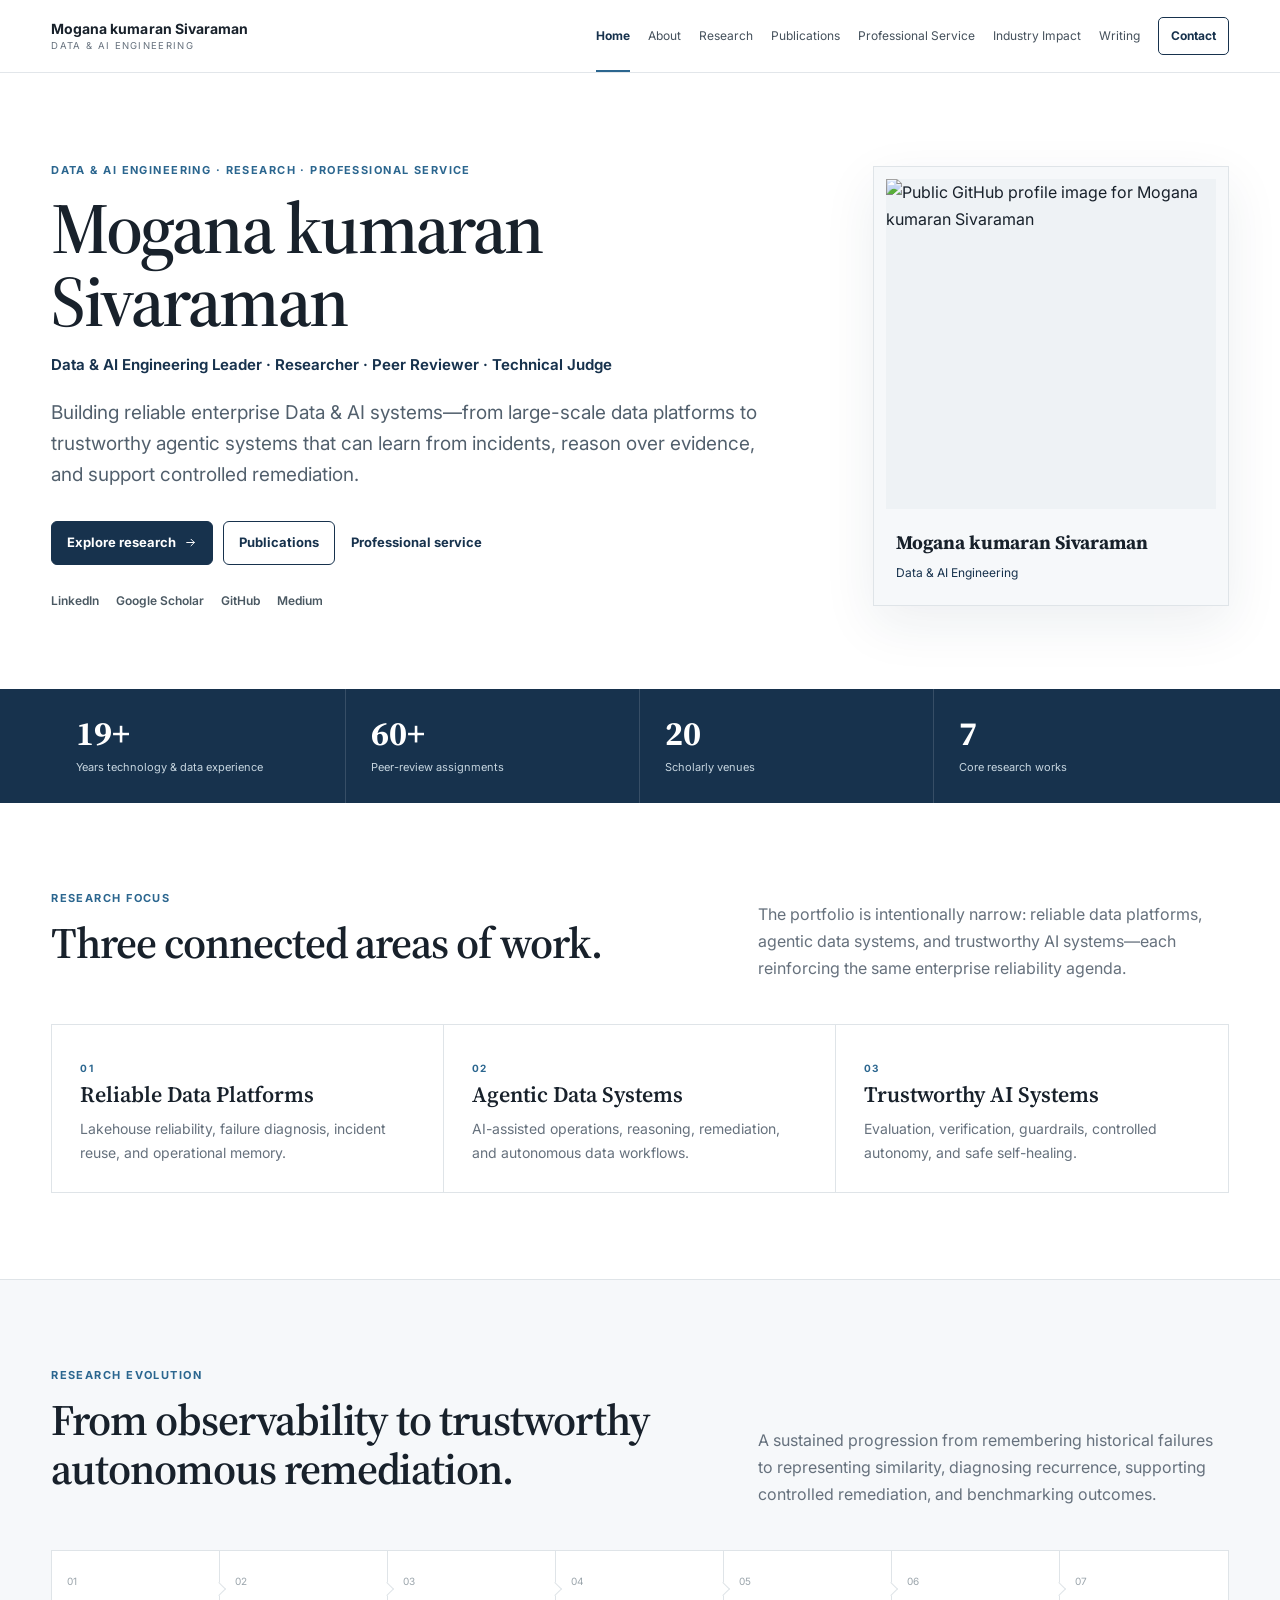
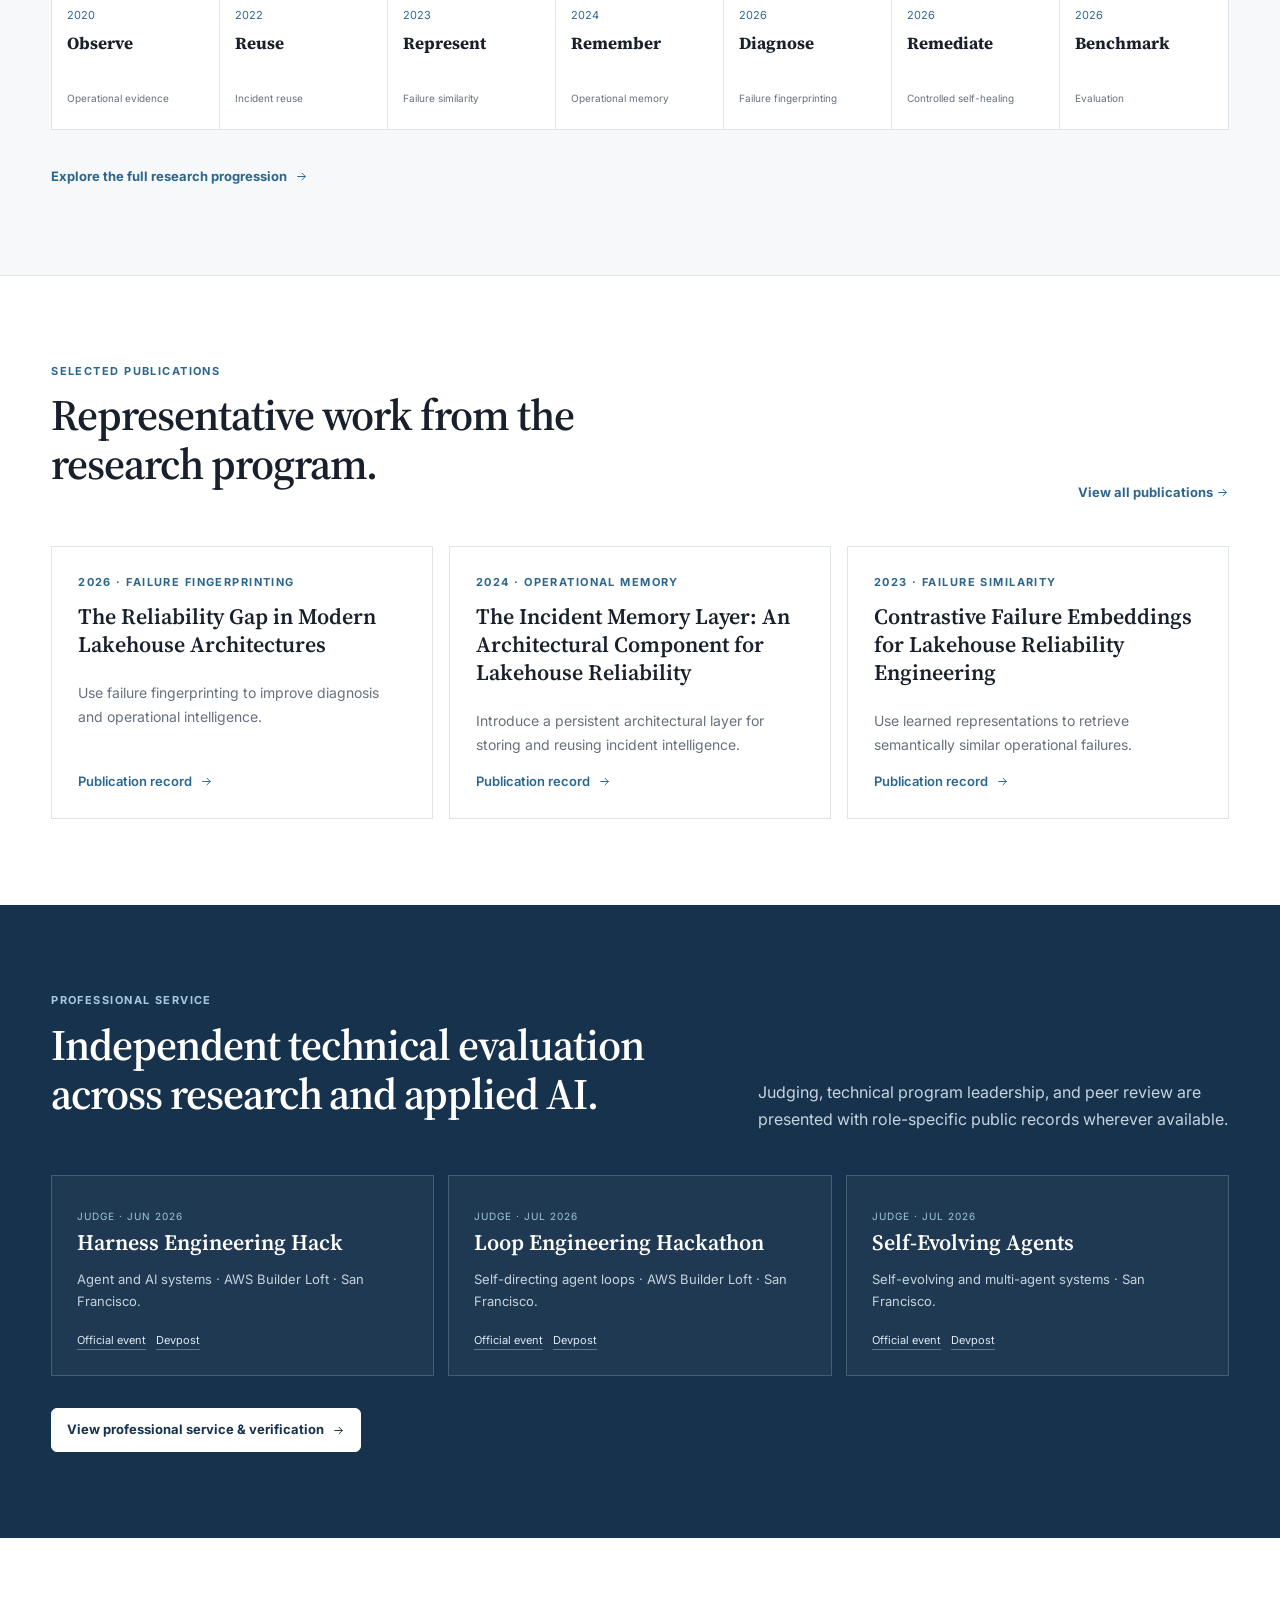
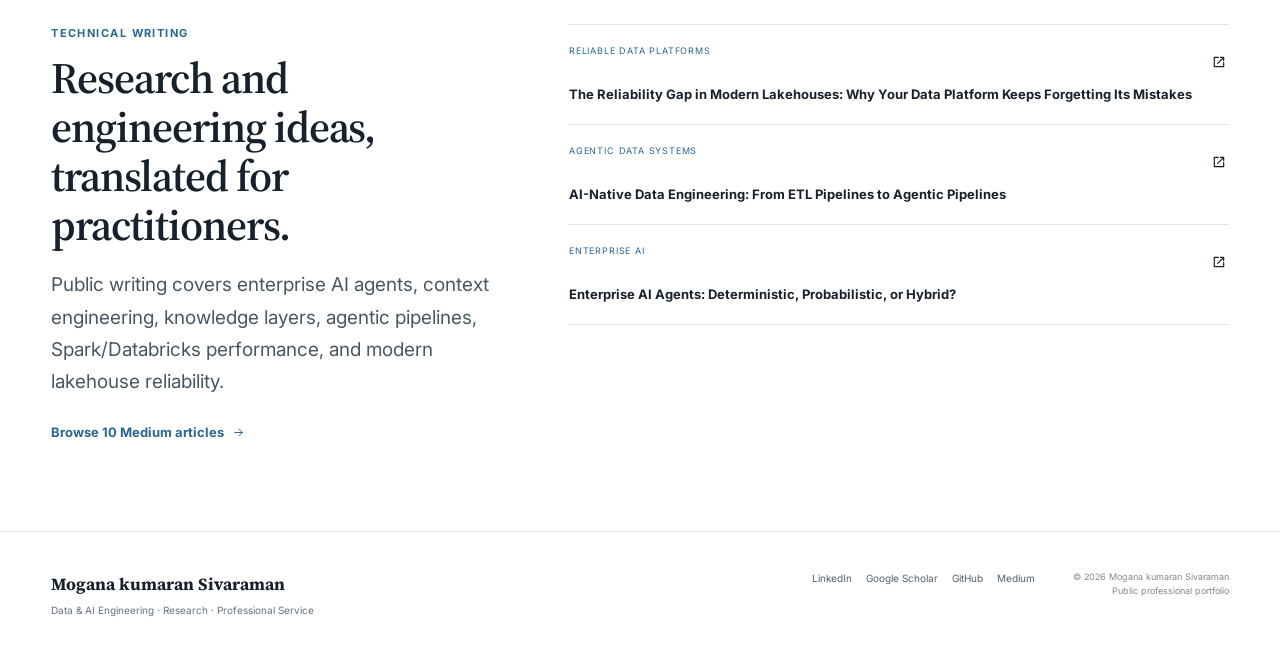
==== index.html @ 0a584a4e "v1 draft of portfolio v1 draft of portfolio" ====
<!doctype html><html lang="en"><head>
<meta charset="utf-8"><meta name="viewport" content="width=device-width,initial-scale=1">
<title>Mogana kumaran Sivaraman | Data &amp; AI Engineering Leader &amp; Researcher</title><meta name="description" content="Mogana kumaran Sivaraman is a Data &amp; AI Engineering leader, researcher, peer reviewer, and technical judge working across enterprise data platforms, AI systems, reliability, and agentic systems.">
<link rel="canonical" href="https://YOUR-DOMAIN.com/"><link rel="icon" href="favicon.svg" type="image/svg+xml"><link rel="stylesheet" href="styles.css">
<link rel="preconnect" href="https://fonts.googleapis.com"><link rel="preconnect" href="https://fonts.gstatic.com" crossorigin>
<link href="https://fonts.googleapis.com/css2?family=Inter:wght@400;500;600;700&amp;family=Source+Serif+4:opsz,wght@8..60,500;8..60,600&amp;display=swap" rel="stylesheet">
<meta property="og:title" content="Mogana kumaran Sivaraman | Data &amp; AI Engineering Leader &amp; Researcher"><meta property="og:description" content="Mogana kumaran Sivaraman is a Data &amp; AI Engineering leader, researcher, peer reviewer, and technical judge working across enterprise data platforms, AI systems, reliability, and agentic systems."><meta property="og:type" content="profile"><meta property="og:url" content="https://YOUR-DOMAIN.com/">
<script type="application/ld+json">{"@context":"https://schema.org","@type":"ProfilePage","mainEntity":{"@type":"Person","name":"Mogana kumaran Sivaraman","url":"https://YOUR-DOMAIN.com/","jobTitle":"Data & AI Engineering Leader and Researcher","image":"https://avatars.githubusercontent.com/u/12140882?v=4","knowsAbout":["Enterprise Data & AI","Agentic Data Systems","Lakehouse Reliability","Operational Intelligence","Large Language Models","AI Reliability","Data Platform Architecture"],"sameAs":["https://www.linkedin.com/in/mogana-kumaran-s-8ab02026/","https://scholar.google.com/citations?user=x5o-nY0AAAAJ&hl=en","https://github.com/moganakumaran","https://medium.com/@moganakumaran"]}}</script>
</head><body><a class="skip-link" href="#main">Skip to content</a>
<header class="site-header"><div class="shell nav-shell">
<a class="brand" href="index.html" aria-label="Mogana kumaran Sivaraman home"><span class="brand-text"><strong>Mogana kumaran Sivaraman</strong><small>Data &amp; AI Engineering</small></span></a>
<button class="menu-btn" aria-label="Toggle navigation" aria-expanded="false" aria-controls="site-nav">Menu</button>
<nav class="nav-links" id="site-nav" aria-label="Primary"><a class="nav-link active" href="index.html" aria-current="page">Home</a><a class="nav-link" href="about.html">About</a><a class="nav-link" href="research.html">Research</a><a class="nav-link" href="publications.html">Publications</a><a class="nav-link" href="professional-service.html">Professional Service</a><a class="nav-link" href="industry-impact.html">Industry Impact</a><a class="nav-link" href="writing.html">Writing</a><a class="contact-button" href="contact.html">Contact</a></nav>
</div></header><main id="main">
<section class="hero"><div class="shell hero-layout"><div class="hero-copy">
<div class="kicker">Data &amp; AI Engineering · Research · Professional Service</div>
<h1>Mogana kumaran Sivaraman</h1>
<p class="hero-role">Data &amp; AI Engineering Leader · Researcher · Peer Reviewer · Technical Judge</p>
<p class="lede">Building reliable enterprise Data &amp; AI systems—from large-scale data platforms to trustworthy agentic systems that can learn from incidents, reason over evidence, and support controlled remediation.</p>
<div class="hero-actions"><a class="button primary" href="research.html">Explore research <svg viewBox="0 0 24 24" aria-hidden="true"><path d="M5 12h14M13 6l6 6-6 6"/></svg></a><a class="button secondary" href="publications.html">Publications</a><a class="button text-button" href="professional-service.html">Professional service</a></div>
<div class="identity-links" aria-label="Professional profiles"><a href="https://www.linkedin.com/in/mogana-kumaran-s-8ab02026/" target="_blank" rel="me noopener">LinkedIn</a><a href="https://scholar.google.com/citations?user=x5o-nY0AAAAJ&hl=en" target="_blank" rel="me noopener">Google Scholar</a><a href="https://github.com/moganakumaran" target="_blank" rel="me noopener">GitHub</a><a href="https://medium.com/@moganakumaran" target="_blank" rel="me noopener">Medium</a></div>
</div>
<aside class="portrait-panel"><img class="profile-photo" src="https://avatars.githubusercontent.com/u/12140882?v=4" alt="Public GitHub profile image for Mogana kumaran Sivaraman"><div class="portrait-caption"><strong>Mogana kumaran Sivaraman</strong><span>Data &amp; AI Engineering</span></div></aside>
</div></section>
<section class="credibility-strip"><div class="shell metrics"><div><strong>19+</strong><span>Years technology &amp; data experience</span></div><div><strong>60+</strong><span>Peer-review assignments</span></div><div><strong>20</strong><span>Scholarly venues</span></div><div><strong>7</strong><span>Core research works</span></div></div></section>
<section class="section"><div class="shell"><div class="section-intro"><div><div class="kicker">Research focus</div><h2>Three connected areas of work.</h2></div><p>The portfolio is intentionally narrow: reliable data platforms, agentic data systems, and trustworthy AI systems—each reinforcing the same enterprise reliability agenda.</p></div>
<div class="focus-grid"><article><span>01</span><h3>Reliable Data Platforms</h3><p>Lakehouse reliability, failure diagnosis, incident reuse, and operational memory.</p></article><article><span>02</span><h3>Agentic Data Systems</h3><p>AI-assisted operations, reasoning, remediation, and autonomous data workflows.</p></article><article><span>03</span><h3>Trustworthy AI Systems</h3><p>Evaluation, verification, guardrails, controlled autonomy, and safe self-healing.</p></article></div></div></section>
<section class="section soft"><div class="shell"><div class="section-intro"><div><div class="kicker">Research evolution</div><h2>From observability to trustworthy autonomous remediation.</h2></div><p>A sustained progression from remembering historical failures to representing similarity, diagnosing recurrence, supporting controlled remediation, and benchmarking outcomes.</p></div>
<ol class="research-ribbon"><li><span class="arc-step">01</span><span class="arc-year">2020</span><strong>Observe</strong><small>Operational evidence</small></li><li><span class="arc-step">02</span><span class="arc-year">2022</span><strong>Reuse</strong><small>Incident reuse</small></li><li><span class="arc-step">03</span><span class="arc-year">2023</span><strong>Represent</strong><small>Failure similarity</small></li><li><span class="arc-step">04</span><span class="arc-year">2024</span><strong>Remember</strong><small>Operational memory</small></li><li><span class="arc-step">05</span><span class="arc-year">2026</span><strong>Diagnose</strong><small>Failure fingerprinting</small></li><li><span class="arc-step">06</span><span class="arc-year">2026</span><strong>Remediate</strong><small>Controlled self-healing</small></li><li><span class="arc-step">07</span><span class="arc-year">2026</span><strong>Benchmark</strong><small>Evaluation</small></li></ol><div class="section-cta"><a class="text-link strong" href="research.html">Explore the full research progression <svg viewBox="0 0 24 24" aria-hidden="true"><path d="M5 12h14M13 6l6 6-6 6"/></svg></a></div></div></section>
<section class="section"><div class="shell"><div class="section-intro"><div><div class="kicker">Selected publications</div><h2>Representative work from the research program.</h2></div><a class="section-side-link" href="publications.html">View all publications <svg viewBox="0 0 24 24" aria-hidden="true"><path d="M5 12h14M13 6l6 6-6 6"/></svg></a></div><div class="feature-grid"><article class="feature-card"><div class="eyebrow">2026 · Failure fingerprinting</div><h3>The Reliability Gap in Modern Lakehouse Architectures</h3><p>Use failure fingerprinting to improve diagnosis and operational intelligence.</p><a class="text-link" href="publications.html">Publication record <svg viewBox="0 0 24 24" aria-hidden="true"><path d="M5 12h14M13 6l6 6-6 6"/></svg></a></article><article class="feature-card"><div class="eyebrow">2024 · Operational memory</div><h3>The Incident Memory Layer: An Architectural Component for Lakehouse Reliability</h3><p>Introduce a persistent architectural layer for storing and reusing incident intelligence.</p><a class="text-link" href="publications.html">Publication record <svg viewBox="0 0 24 24" aria-hidden="true"><path d="M5 12h14M13 6l6 6-6 6"/></svg></a></article><article class="feature-card"><div class="eyebrow">2023 · Failure similarity</div><h3>Contrastive Failure Embeddings for Lakehouse Reliability Engineering</h3><p>Use learned representations to retrieve semantically similar operational failures.</p><a class="text-link" href="publications.html">Publication record <svg viewBox="0 0 24 24" aria-hidden="true"><path d="M5 12h14M13 6l6 6-6 6"/></svg></a></article></div></div></section>
<section class="section service-highlight"><div class="shell"><div class="section-intro light-intro"><div><div class="kicker light">Professional service</div><h2>Independent technical evaluation across research and applied AI.</h2></div><p>Judging, technical program leadership, and peer review are presented with role-specific public records wherever available.</p></div>
<div class="service-feature-grid"><article><span>Judge · Jun 2026</span><h3>Harness Engineering Hack</h3><p>Agent and AI systems · AWS Builder Loft · San Francisco.</p><div class="micro-links"><a href="https://luma.com/harnesshack" target="_blank" rel="noopener">Official event</a><a href="https://harness-hack.devpost.com/" target="_blank" rel="noopener">Devpost</a></div></article><article><span>Judge · Jul 2026</span><h3>Loop Engineering Hackathon</h3><p>Self-directing agent loops · AWS Builder Loft · San Francisco.</p><div class="micro-links"><a href="https://luma.com/loophack" target="_blank" rel="noopener">Official event</a><a href="https://loop-engineering-hackathon.devpost.com/" target="_blank" rel="noopener">Devpost</a></div></article><article><span>Judge · Jul 2026</span><h3>Self-Evolving Agents</h3><p>Self-evolving and multi-agent systems · San Francisco.</p><div class="micro-links"><a href="https://luma.com/swarmhack?tk=d1vgm6" target="_blank" rel="noopener">Official event</a><a href="https://self-evolving-agents.devpost.com/" target="_blank" rel="noopener">Devpost</a></div></article></div>
<div class="section-cta"><a class="button light-button" href="professional-service.html">View professional service &amp; verification <svg viewBox="0 0 24 24" aria-hidden="true"><path d="M5 12h14M13 6l6 6-6 6"/></svg></a></div></div></section>
<section class="section"><div class="shell editorial-split"><div><div class="kicker">Technical writing</div><h2>Research and engineering ideas, translated for practitioners.</h2><p class="large-copy">Public writing covers enterprise AI agents, context engineering, knowledge layers, agentic pipelines, Spark/Databricks performance, and modern lakehouse reliability.</p><a class="text-link strong" href="writing.html">Browse 10 Medium articles <svg viewBox="0 0 24 24" aria-hidden="true"><path d="M5 12h14M13 6l6 6-6 6"/></svg></a></div><div class="editorial-list"><a href="https://medium.com/@moganakumaran/the-reliability-gap-in-modern-lakehouses-why-your-data-platform-keeps-forgetting-its-mistakes-a35ecb9e8709" target="_blank" rel="noopener"><span>Reliable data platforms</span><strong>The Reliability Gap in Modern Lakehouses: Why Your Data Platform Keeps Forgetting Its Mistakes</strong><svg viewBox="0 0 24 24" aria-hidden="true"><path d="M14 5h5v5M19 5l-9 9M19 13v6H5V5h6"/></svg></a><a href="https://medium.com/@moganakumaran/ai-native-data-engineering-from-etl-pipelines-to-agentic-pipelines-8e1ff016dfde" target="_blank" rel="noopener"><span>Agentic data systems</span><strong>AI-Native Data Engineering: From ETL Pipelines to Agentic Pipelines</strong><svg viewBox="0 0 24 24" aria-hidden="true"><path d="M14 5h5v5M19 5l-9 9M19 13v6H5V5h6"/></svg></a><a href="https://medium.com/@moganakumaran/enterprise-ai-agents-deterministic-probabilistic-or-hybrid-df8a97029ca1" target="_blank" rel="noopener"><span>Enterprise AI</span><strong>Enterprise AI Agents: Deterministic, Probabilistic, or Hybrid?</strong><svg viewBox="0 0 24 24" aria-hidden="true"><path d="M14 5h5v5M19 5l-9 9M19 13v6H5V5h6"/></svg></a></div></div></section>
</main><footer class="site-footer"><div class="shell footer-grid">
<div><strong>Mogana kumaran Sivaraman</strong><p>Data &amp; AI Engineering · Research · Professional Service</p></div>
<nav class="footer-links" aria-label="External profiles"><a href="https://www.linkedin.com/in/mogana-kumaran-s-8ab02026/" target="_blank" rel="me noopener">LinkedIn</a><a href="https://scholar.google.com/citations?user=x5o-nY0AAAAJ&hl=en" target="_blank" rel="me noopener">Google Scholar</a><a href="https://github.com/moganakumaran" target="_blank" rel="me noopener">GitHub</a><a href="https://medium.com/@moganakumaran" target="_blank" rel="me noopener">Medium</a></nav>
<div class="footer-meta">© <span data-year></span> Mogana kumaran Sivaraman<br><span>Public professional portfolio</span></div>
</div></footer><script src="script.js"></script></body></html>
---- styles.css ----
:root{
  --bg:#ffffff;--surface:#f6f8fa;--surface-2:#eef2f5;--ink:#18212b;--muted:#66717d;--line:#dfe4e8;
  --navy:#17324d;--navy-2:#244c6e;--blue:#2b668f;--blue-soft:#eaf2f7;--green:#2f6d5f;--green-soft:#edf6f2;
  --serif:"Source Serif 4","Iowan Old Style","Palatino Linotype",Georgia,serif;
  --sans:"Inter","SF Pro Text","Segoe UI",system-ui,-apple-system,sans-serif;
  --max:1220px;--narrow:840px;--shadow:0 18px 50px rgba(23,50,77,.08);--radius:10px;
}
*{box-sizing:border-box}html{scroll-behavior:smooth}body{margin:0;background:var(--bg);color:var(--ink);font-family:var(--sans);line-height:1.68;-webkit-font-smoothing:antialiased}a{color:var(--blue);text-decoration:none}a:hover{text-decoration:underline}svg{width:1em;height:1em;fill:none;stroke:currentColor;stroke-width:1.8;stroke-linecap:round;stroke-linejoin:round;vertical-align:-.14em}.shell{width:min(92%,var(--max));margin:0 auto}.narrow{max-width:var(--narrow)}.skip-link{position:absolute;left:-10000px;top:10px;background:#fff;border:1px solid var(--line);padding:10px 14px;z-index:999}.skip-link:focus{left:10px}.kicker,.eyebrow{text-transform:uppercase;letter-spacing:.13em;font-size:11px;font-weight:700;color:var(--blue);margin-bottom:11px}.kicker.light{color:#a9c9df}h1,h2,h3,blockquote{font-family:var(--serif);font-weight:600;color:var(--ink)}h1{font-size:clamp(42px,5.9vw,72px);line-height:1.02;letter-spacing:-.035em;margin:0 0 22px}h2{font-size:clamp(30px,3.4vw,44px);line-height:1.13;letter-spacing:-.024em;margin:0 0 14px}h3{font-size:22px;line-height:1.28;margin:0 0 9px}.lede{font-size:19px;line-height:1.65;color:#52606d;margin:0;max-width:850px}.large-copy{font-size:19px;color:#485661;line-height:1.7}.section{padding:86px 0}.section.soft{background:var(--surface);border-top:1px solid var(--line);border-bottom:1px solid var(--line)}.section-intro{display:grid;grid-template-columns:minmax(0,1.15fr) minmax(300px,.85fr);gap:70px;align-items:end;margin-bottom:42px}.section-intro>p{color:var(--muted);margin:0}.section-side-link{justify-self:end;align-self:end;font-weight:700;font-size:13px}.section-cta{margin-top:32px}.text-link{display:inline-flex;align-items:center;gap:8px;font-size:13px;font-weight:600}.text-link.strong{font-weight:700}.button{display:inline-flex;align-items:center;gap:8px;min-height:44px;padding:10px 15px;border:1px solid var(--navy);border-radius:6px;font-size:13px;font-weight:700;transition:transform .15s ease,box-shadow .15s ease}.button:hover{text-decoration:none;transform:translateY(-1px)}.button.primary{background:var(--navy);color:#fff}.button.secondary{background:#fff;color:var(--navy)}.button.text-button{border-color:transparent;color:var(--navy);padding-inline:5px}.light-button{background:#fff;color:var(--navy);border-color:#fff}
.site-header{position:sticky;top:0;z-index:80;background:rgba(255,255,255,.96);backdrop-filter:blur(14px);border-bottom:1px solid rgba(223,228,232,.9)}.nav-shell{min-height:72px;display:flex;align-items:center;justify-content:space-between;gap:26px}.brand{display:flex;align-items:center;color:var(--ink);min-width:252px}.brand:hover{text-decoration:none}.brand-monogram{width:38px;height:38px;display:grid;place-items:center;border:1px solid var(--navy);color:var(--navy);font-family:var(--serif);font-weight:700;font-size:13px}.brand-text{display:grid;line-height:1.12}.brand-text strong{font-size:14px;letter-spacing:.002em}.brand-text small{font-size:9.5px;text-transform:uppercase;letter-spacing:.14em;color:var(--muted);margin-top:4px}.nav-links{display:flex;align-items:center;gap:18px;font-size:12px;white-space:nowrap}.nav-link{color:#45515c;padding:26px 0 24px;border-bottom:2px solid transparent}.nav-link.active{color:var(--navy);border-color:var(--blue);font-weight:700}.contact-button{padding:8px 12px;border:1px solid var(--navy);border-radius:5px;color:var(--navy);font-weight:700}.contact-button:hover{text-decoration:none;background:var(--navy);color:#fff}.menu-btn{display:none;border:1px solid var(--line);background:#fff;border-radius:5px;padding:8px 11px;color:var(--ink)}
.hero{padding:88px 0 78px}.hero-layout{display:grid;grid-template-columns:minmax(0,1.35fr) minmax(270px,.65fr);gap:82px;align-items:center}.hero-role{font-size:15px;font-weight:650;color:var(--navy);margin:-8px 0 20px}.hero-actions{display:flex;gap:10px;align-items:center;flex-wrap:wrap;margin:30px 0 26px}.identity-links{display:flex;gap:17px;flex-wrap:wrap;font-size:12px}.identity-links a{color:#4a5862;font-weight:600}.portrait-panel{background:var(--surface);border:1px solid var(--line);padding:12px;box-shadow:var(--shadow)}.profile-photo{display:block;width:100%;aspect-ratio:1/1;object-fit:cover;background:var(--surface-2)}.portrait-caption{padding:18px 10px 10px;display:grid}.portrait-caption strong{font-family:var(--serif);font-size:19px}.portrait-caption span{font-size:12px;color:var(--navy);margin-top:4px}.portrait-caption small{font-size:10px;line-height:1.5;color:#87919a;margin-top:10px}.credibility-strip{background:var(--navy);color:#fff}.metrics{display:grid;grid-template-columns:repeat(4,1fr)}.metrics>div{padding:27px 25px;border-right:1px solid rgba(255,255,255,.14)}.metrics>div:last-child{border-right:0}.metrics strong{display:block;font-family:var(--serif);font-size:34px;line-height:1}.metrics span{display:block;font-size:11px;color:#c6d5df;margin-top:8px}.focus-grid{display:grid;grid-template-columns:repeat(3,1fr);border:1px solid var(--line);background:#fff}.focus-grid.four{grid-template-columns:repeat(4,1fr)}.focus-grid article{padding:28px;border-right:1px solid var(--line)}.focus-grid article:last-child{border-right:0}.focus-grid article>span,.process-grid article>span{font-size:10px;letter-spacing:.13em;color:var(--blue);font-weight:700}.focus-grid p,.process-grid p{color:var(--muted);font-size:14px;margin:0}.research-ribbon{list-style:none;margin:0;padding:0;display:grid;grid-template-columns:repeat(7,1fr);border:1px solid var(--line);background:#fff}.research-ribbon li{position:relative;padding:22px 15px;min-height:178px;border-right:1px solid var(--line);display:flex;flex-direction:column}.research-ribbon li:last-child{border-right:0}.research-ribbon li:not(:last-child)::after{content:"";position:absolute;right:-5px;top:33px;width:9px;height:9px;background:#fff;border-top:1px solid var(--line);border-right:1px solid var(--line);transform:rotate(45deg);z-index:2}.arc-step{font-size:10px;color:#9aa4ab}.arc-year{font-size:11px;color:var(--blue);margin-top:16px}.research-ribbon strong{font-family:var(--serif);font-size:17px;margin-top:5px}.research-ribbon small{color:var(--muted);font-size:10px;margin-top:auto}.feature-grid{display:grid;grid-template-columns:repeat(3,1fr);gap:16px}.feature-card{border:1px solid var(--line);padding:26px;background:#fff;display:flex;flex-direction:column;min-height:255px}.feature-card p{color:var(--muted);font-size:14px}.feature-card .text-link{margin-top:auto}.service-highlight{background:var(--navy);color:#fff}.service-highlight h2,.service-highlight h3{color:#fff}.light-intro>p{color:#c5d4de}.service-feature-grid{display:grid;grid-template-columns:repeat(3,1fr);gap:14px}.service-feature-grid article{border:1px solid rgba(255,255,255,.18);padding:25px;background:rgba(255,255,255,.035)}.service-feature-grid article>span{font-size:10px;letter-spacing:.1em;text-transform:uppercase;color:#9fc4db}.service-feature-grid p{font-size:13px;color:#c6d3dc}.micro-links{display:flex;gap:10px;flex-wrap:wrap;margin-top:18px}.micro-links a{font-size:11px;color:#dbeaf3;border-bottom:1px solid rgba(219,234,243,.35)}.editorial-split{display:grid;grid-template-columns:minmax(0,.8fr) minmax(0,1.2fr);gap:78px}.editorial-list{border-top:1px solid var(--line)}.editorial-list a{display:grid;grid-template-columns:1fr 18px;gap:14px;padding:18px 0;border-bottom:1px solid var(--line);color:var(--ink)}.editorial-list a:hover{text-decoration:none}.editorial-list span{display:block;text-transform:uppercase;letter-spacing:.09em;font-size:9px;color:var(--blue);margin-bottom:5px}.editorial-list strong{font-size:13px}.editorial-list svg{grid-column:2;grid-row:1;margin-top:11px}
.page-hero{padding:78px 0 58px;border-bottom:1px solid var(--line);background:#fff}.page-hero h1{font-size:clamp(40px,5vw,60px)}.page-hero-grid{display:grid;grid-template-columns:1fr 190px;gap:60px;align-items:center}.about-photo{width:190px;height:190px;border-radius:50%;object-fit:cover;border:1px solid var(--line);padding:6px;background:#fff}.about-layout{display:grid;grid-template-columns:270px 1fr;gap:78px}.profile-sidebar{position:sticky;top:104px;align-self:start;border-top:2px solid var(--navy);padding-top:18px}.sidebar-name{display:grid}.sidebar-name strong{font-family:var(--serif);font-size:22px}.sidebar-name span{font-size:12px;color:var(--muted);margin-top:4px}.sidebar-links{display:grid;margin-top:20px;border-top:1px solid var(--line)}.sidebar-links a{padding:9px 0;border-bottom:1px solid var(--line);font-size:12px}.sidebar-note{font-size:10px;color:#8a949c;line-height:1.55;margin-top:17px}.prose-column{max-width:780px}.prose-column p{color:#4c5964}.prose-column h3{margin-top:35px}.tag-cloud{display:flex;flex-wrap:wrap;gap:8px}.tag-cloud span,.technology-band span{padding:7px 10px;border:1px solid var(--line);background:#fff;border-radius:999px;font-size:11px;color:#4f5d67}.process-grid{display:grid;grid-template-columns:repeat(4,1fr);border:1px solid var(--line);background:#fff}.process-grid article{padding:26px;border-right:1px solid var(--line)}.process-grid article:last-child{border-right:0}.statement-section blockquote,.research-thesis blockquote{font-size:clamp(26px,4vw,42px);line-height:1.28;margin:0;color:var(--navy)}
.research-thesis{padding-top:68px;padding-bottom:68px}.research-timeline{border-top:1px solid var(--line)}.research-entry{display:grid;grid-template-columns:115px 1fr;gap:35px;padding:37px 0;border-bottom:1px solid var(--line)}.research-marker{display:grid;align-content:start;gap:6px}.research-marker span{font-size:10px;color:#98a3ab}.research-marker strong{font-family:var(--serif);font-size:28px;color:var(--navy)}.research-copy h2{font-size:30px}.research-copy>p{color:var(--muted);margin:0 0 18px}.research-meta{display:grid;grid-template-columns:1fr 1fr;gap:13px}.research-meta span{border-left:2px solid #c8d9e4;padding-left:12px;font-size:12px;color:#596771}.research-meta b{display:block;color:var(--navy);font-size:10px;text-transform:uppercase;letter-spacing:.09em;margin-bottom:3px}.architecture{display:flex;align-items:stretch;gap:6px;overflow-x:auto;padding:10px 0 16px}.arch-node{min-width:140px;flex:1;border:1px solid var(--line);background:#fff;padding:16px}.arch-node span{display:block;font-size:9px;color:#9aa4ab}.arch-node strong{display:block;font-family:var(--serif);font-size:16px;margin-top:8px}.arch-node small{font-size:9px;color:var(--muted)}.arch-arrow{display:grid;place-items:center;color:#94a6b2}.callout{border-left:3px solid var(--blue);padding:4px 0 4px 20px}.callout p{color:var(--muted)}
.publication-shell{max-width:1040px}.publication-toolbar{display:flex;justify-content:space-between;gap:25px;align-items:center;padding-bottom:25px;border-bottom:1px solid var(--line)}.publication-toolbar>div{display:grid}.publication-toolbar strong{font-family:var(--serif);font-size:19px}.publication-toolbar span{font-size:11px;color:var(--muted);margin-top:3px}.publication-row{display:grid;grid-template-columns:90px 1fr;gap:32px;padding:32px 0;border-bottom:1px solid var(--line)}.pub-year{font-family:var(--serif);font-size:27px;color:var(--navy)}.pub-main h2{font-size:28px}.pub-main>p{color:var(--muted);margin:0 0 13px}.publication-links{display:flex;gap:15px;flex-wrap:wrap}.publication-links a{display:inline-flex;align-items:center;gap:5px;font-size:11px;font-weight:600}.editorial-note{margin-top:30px;background:var(--surface);border-left:3px solid #b8cedd;padding:18px 20px;font-size:12px;color:#5a6872}
.subnav{position:sticky;top:72px;z-index:40;background:#fff;border-bottom:1px solid var(--line)}.subnav .shell{display:flex;gap:24px;overflow:auto}.subnav a{padding:13px 0;font-size:11px;white-space:nowrap;color:#52606a;font-weight:600}.service-stack{display:grid;gap:22px}.service-card{border:1px solid var(--line);background:#fff;padding:31px}.service-top{display:flex;justify-content:space-between;gap:30px;align-items:start}.service-card h2{font-size:31px}.role-badge{display:inline-block;background:var(--navy);color:#fff;padding:5px 9px;font-size:9px;text-transform:uppercase;letter-spacing:.1em;border-radius:3px}.verified-mark{font-size:10px;text-transform:uppercase;letter-spacing:.09em;color:var(--green);background:var(--green-soft);padding:6px 8px;border:1px solid #d3e8df}.verified-mark.neutral{color:var(--navy);background:var(--blue-soft);border-color:#d5e5ef}.service-org{font-size:12px;color:var(--navy);font-weight:600}.service-card>p:not(.service-org){color:var(--muted)}.service-facts{display:grid;grid-template-columns:1fr 1fr;gap:14px;margin:22px 0}.service-facts>div{background:var(--surface);padding:14px}.service-facts strong{display:block;font-size:9px;text-transform:uppercase;letter-spacing:.09em;color:var(--blue);margin-bottom:4px}.service-facts span{font-size:12px;color:#55626d}.evidence-block{display:grid;grid-template-columns:1fr 1fr;gap:20px;border-top:1px solid var(--line);padding-top:20px}.evidence-label{display:block;font-size:9px;text-transform:uppercase;letter-spacing:.11em;font-weight:700;color:#7a858e;margin-bottom:8px}.evidence-links{display:flex;gap:7px;flex-wrap:wrap}.evidence-links a{display:inline-flex;align-items:center;gap:4px;padding:5px 7px;border:1px solid var(--line);background:#fff;font-size:10px;color:#49606f}.review-summary{display:grid;grid-template-columns:260px 1fr;gap:38px}.review-metrics{display:grid;align-content:start;border:1px solid var(--line);background:#fff}.review-metrics>div{padding:22px;border-bottom:1px solid var(--line)}.review-metrics>div:last-child{border-bottom:0}.review-metrics strong{display:block;font-family:var(--serif);font-size:33px;color:var(--navy)}.review-metrics span{font-size:10px;color:var(--muted)}.review-domains{display:grid;grid-template-columns:1fr 1fr;gap:14px}.review-domain{background:#fff;border:1px solid var(--line);padding:20px}.review-domain h3{font-size:19px}.venue-list{display:flex;flex-wrap:wrap;gap:6px;margin-top:12px}.venue-list a{border:1px solid #d9e4eb;background:#fff;padding:5px 7px;border-radius:999px;font-size:9px;color:#4a5c68}.review-details{border:1px solid var(--line);background:#fff}.review-details summary{cursor:pointer;list-style:none;padding:17px 19px;font-weight:700;font-size:13px;display:flex;justify-content:space-between}.review-details summary::-webkit-details-marker{display:none}.review-details summary span{color:var(--muted);font-weight:500}.table-wrap{overflow:auto;border-top:1px solid var(--line)}table{border-collapse:collapse;width:100%;min-width:940px;font-size:11px}th,td{text-align:left;vertical-align:top;padding:12px 13px;border-bottom:1px solid var(--line)}th{background:var(--surface);font-size:9px;text-transform:uppercase;letter-spacing:.09em;color:#66727b}td:nth-child(2){white-space:nowrap;color:var(--navy)}td a{font-weight:600}.table-links{display:flex;flex-direction:column;gap:5px}.public-proof{margin-top:24px;border-left:3px solid var(--green);padding-left:18px;max-width:900px}.public-proof p{font-size:12px;color:var(--muted)}.speaking-row{display:grid;grid-template-columns:1fr 1fr;gap:50px;border-top:1px solid var(--line);border-bottom:1px solid var(--line);padding:28px 0}.speaking-row p{color:var(--muted)}
.impact-grid{display:grid;grid-template-columns:repeat(3,1fr);gap:16px}.impact-grid article{border:1px solid var(--line);padding:27px}.impact-grid article p{font-size:13px;color:#5a6670}.impact-grid article p strong{color:var(--navy)}.technology-band{display:flex;flex-wrap:wrap;gap:9px}.technology-band span{background:#fff}.featured-article{display:grid;grid-template-columns:1fr 180px;gap:40px;align-items:center;border:1px solid var(--line);padding:36px;color:var(--ink);background:#fff}.featured-article:hover{text-decoration:none;box-shadow:var(--shadow)}.featured-article p{color:var(--muted);max-width:760px}.featured-article>div>span{font-size:12px;color:var(--blue);font-weight:700}.feature-mark{width:180px;height:180px;background:var(--navy);color:#fff;display:grid;place-items:center;text-align:center;font-family:var(--serif);font-size:30px;line-height:1.05}.writing-layout{display:grid;gap:60px}.writing-category{display:grid;grid-template-columns:260px 1fr;gap:45px}.category-heading span{font-size:10px;color:var(--muted)}.article-list{border-top:1px solid var(--line)}.article-row{display:grid;grid-template-columns:1fr 18px;gap:15px;padding:17px 0;border-bottom:1px solid var(--line);color:var(--ink)}.article-row:hover{text-decoration:none}.article-row span{display:block;font-size:9px;text-transform:uppercase;letter-spacing:.09em;color:var(--blue);margin-bottom:4px}.article-row strong{font-size:13px}.article-row svg{margin-top:10px}.contact-grid{display:grid;grid-template-columns:1fr 1fr;border:1px solid var(--line)}.contact-grid a{display:grid;grid-template-columns:1fr 20px;padding:28px;color:var(--ink);border-right:1px solid var(--line);border-bottom:1px solid var(--line)}.contact-grid a:nth-child(2n){border-right:0}.contact-grid a:nth-last-child(-n+2){border-bottom:0}.contact-grid a:hover{text-decoration:none;background:var(--surface)}.contact-grid span,.contact-grid small,.contact-grid strong{grid-column:1}.contact-grid span{font-size:9px;text-transform:uppercase;letter-spacing:.1em;color:var(--blue)}.contact-grid strong{font-family:var(--serif);font-size:25px;margin-top:7px}.contact-grid small{color:var(--muted);margin-top:5px}.contact-grid svg{grid-column:2;grid-row:1/4;align-self:center}
.site-footer{border-top:1px solid var(--line);padding:38px 0;background:#fff}.footer-grid{display:grid;grid-template-columns:1fr auto auto;gap:38px;align-items:start}.footer-grid>div:first-child{display:grid}.footer-grid strong{font-family:var(--serif);font-size:17px}.footer-grid p{margin:4px 0 0;font-size:10px;color:var(--muted)}.footer-links{display:flex;gap:14px;flex-wrap:wrap}.footer-links a{font-size:10px;color:#52606b}.footer-meta{text-align:right;font-size:9px;color:#7f8991;line-height:1.6}
@media(max-width:1120px){.nav-links{gap:12px}.nav-link{font-size:11px}.brand{min-width:auto}.brand-text small{display:none}.hero-layout{gap:50px}.research-ribbon{grid-template-columns:repeat(4,1fr)}.research-ribbon li{border-bottom:1px solid var(--line)}.research-ribbon li:nth-child(4){border-right:0}.research-ribbon li:not(:last-child)::after{display:none}.focus-grid.four{grid-template-columns:repeat(2,1fr)}.focus-grid.four article:nth-child(2){border-right:0}.focus-grid.four article:nth-child(-n+2){border-bottom:1px solid var(--line)}}
@media(max-width:900px){.menu-btn{display:block}.nav-shell{position:relative}.nav-links{display:none;position:absolute;top:72px;left:0;right:0;background:#fff;border-bottom:1px solid var(--line);padding:12px 4%;flex-direction:column;align-items:stretch;gap:0;box-shadow:var(--shadow)}.nav-links.open{display:flex}.nav-link{padding:11px 0;border-bottom:1px solid var(--line)}.nav-link.active{border-bottom-color:var(--line);border-left:2px solid var(--blue);padding-left:10px}.contact-button{text-align:center;margin:10px 0}.hero-layout,.page-hero-grid,.about-layout,.section-intro,.editorial-split,.review-summary,.writing-category{grid-template-columns:1fr}.portrait-panel{max-width:420px}.section-intro{gap:16px}.section-side-link{justify-self:start}.metrics{grid-template-columns:repeat(2,1fr)}.metrics>div:nth-child(2){border-right:0}.metrics>div:nth-child(-n+2){border-bottom:1px solid rgba(255,255,255,.14)}.focus-grid,.feature-grid,.service-feature-grid,.impact-grid{grid-template-columns:1fr}.focus-grid article,.process-grid article{border-right:0;border-bottom:1px solid var(--line)}.focus-grid article:last-child,.process-grid article:last-child{border-bottom:0}.research-ribbon{grid-template-columns:repeat(2,1fr)}.research-ribbon li:nth-child(even){border-right:0}.feature-grid{gap:12px}.service-feature-grid{gap:10px}.profile-sidebar{position:static}.about-photo{width:145px;height:145px}.process-grid{grid-template-columns:1fr 1fr}.review-domains{grid-template-columns:1fr}.service-top{display:grid;gap:10px}.service-facts,.evidence-block,.research-meta{grid-template-columns:1fr}.featured-article{grid-template-columns:1fr}.feature-mark{width:100%;height:150px}.footer-grid{grid-template-columns:1fr}.footer-meta{text-align:left}.subnav{top:72px}}
@media(max-width:620px){.section{padding:66px 0}.hero{padding:66px 0 58px}.page-hero{padding:60px 0 46px}.brand-text strong{font-size:11px}.metrics{grid-template-columns:1fr}.metrics>div{border-right:0;border-bottom:1px solid rgba(255,255,255,.14)}.metrics>div:last-child{border-bottom:0}.research-ribbon{grid-template-columns:1fr}.research-ribbon li{border-right:0}.focus-grid.four{grid-template-columns:1fr}.focus-grid.four article{border-right:0;border-bottom:1px solid var(--line)}.research-entry{grid-template-columns:74px 1fr;gap:18px}.research-copy h2,.pub-main h2{font-size:24px}.publication-row{grid-template-columns:60px 1fr;gap:18px}.publication-toolbar{align-items:flex-start;flex-direction:column}.process-grid{grid-template-columns:1fr}.speaking-row,.contact-grid{grid-template-columns:1fr}.contact-grid a,.contact-grid a:nth-child(2n){border-right:0}.contact-grid a:nth-last-child(2){border-bottom:1px solid var(--line)}.contact-grid a:last-child{border-bottom:0}.service-card{padding:22px}.profile-photo{aspect-ratio:4/3}.portrait-panel{padding:9px}.subnav .shell{gap:18px}}
@media(prefers-reduced-motion:reduce){html{scroll-behavior:auto}.button{transition:none}}
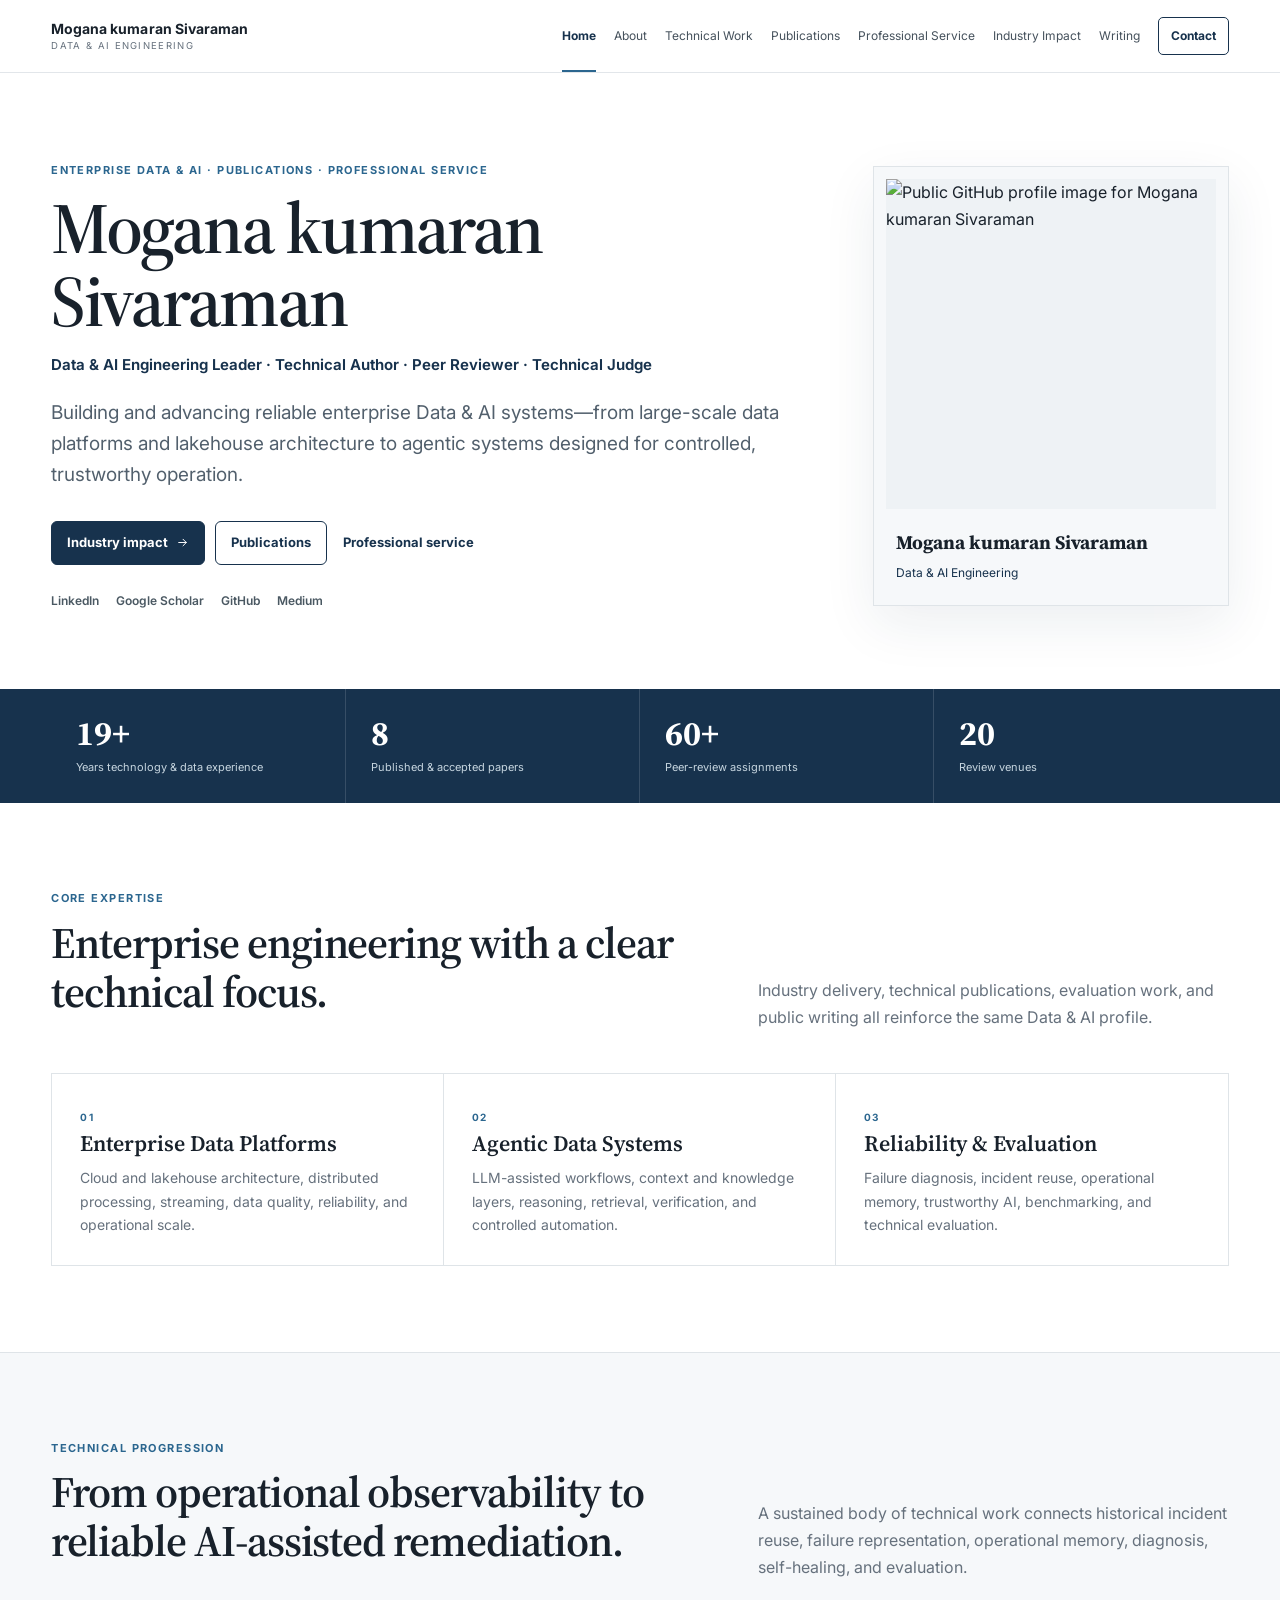
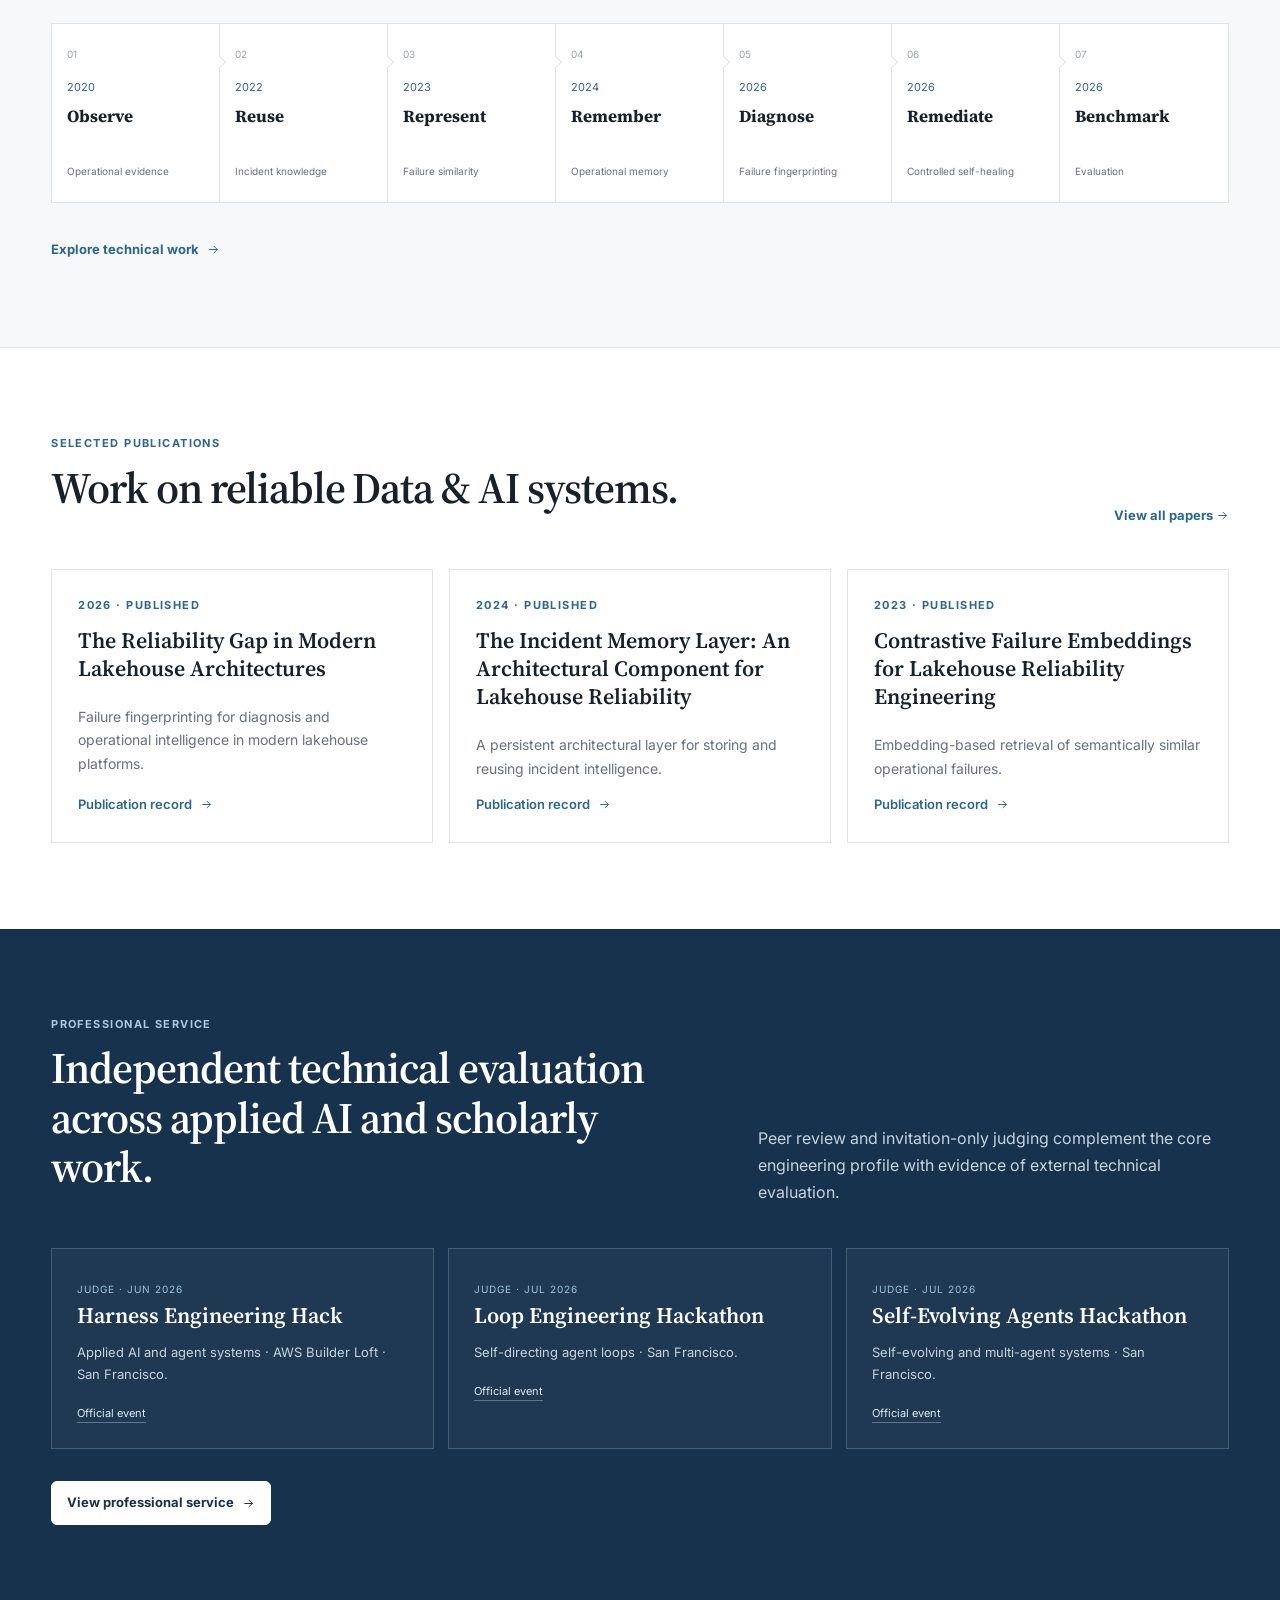
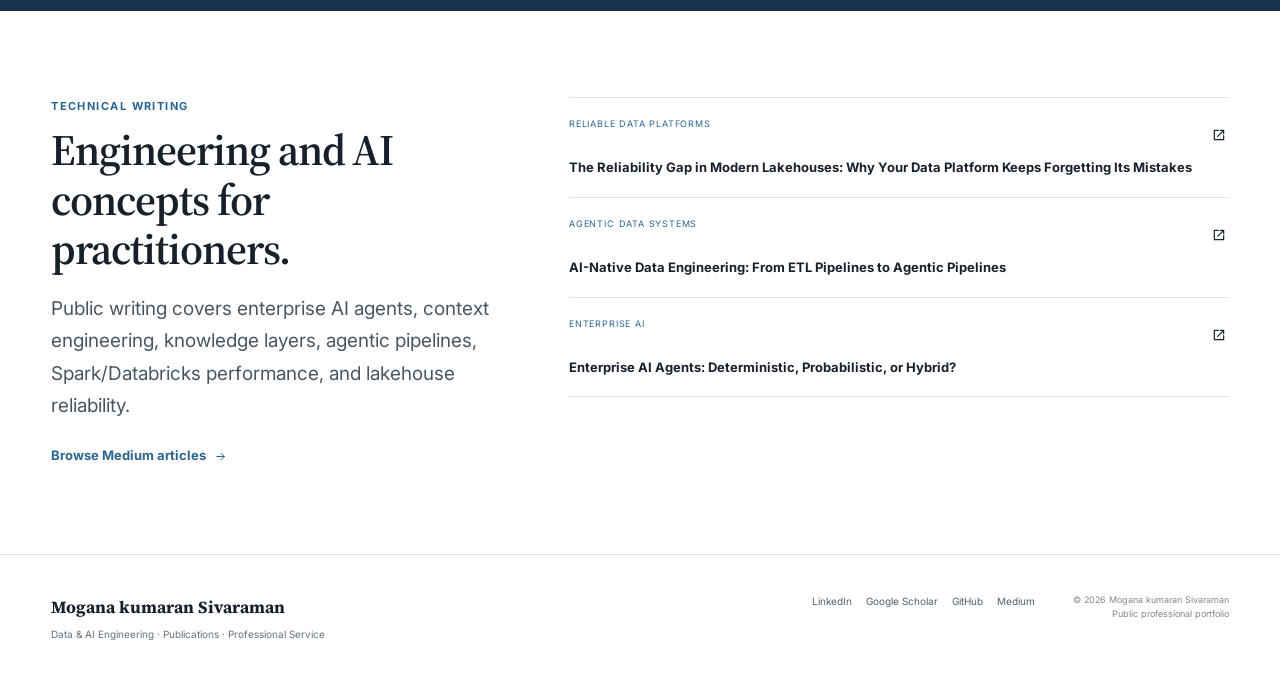
==== commit 06490d9b: "Refine portfolio identity and remove researcher branding" ====
--- a/index.html
+++ b/index.html
@@ -1,39 +1,42 @@
-<!doctype html><html lang="en"><head>
-<meta charset="utf-8"><meta name="viewport" content="width=device-width,initial-scale=1">
-<title>Mogana kumaran Sivaraman | Data &amp; AI Engineering Leader &amp; Researcher</title><meta name="description" content="Mogana kumaran Sivaraman is a Data &amp; AI Engineering leader, researcher, peer reviewer, and technical judge working across enterprise data platforms, AI systems, reliability, and agentic systems.">
-<link rel="canonical" href="https://YOUR-DOMAIN.com/"><link rel="icon" href="favicon.svg" type="image/svg+xml"><link rel="stylesheet" href="styles.css">
-<link rel="preconnect" href="https://fonts.googleapis.com"><link rel="preconnect" href="https://fonts.gstatic.com" crossorigin>
-<link href="https://fonts.googleapis.com/css2?family=Inter:wght@400;500;600;700&amp;family=Source+Serif+4:opsz,wght@8..60,500;8..60,600&amp;display=swap" rel="stylesheet">
-<meta property="og:title" content="Mogana kumaran Sivaraman | Data &amp; AI Engineering Leader &amp; Researcher"><meta property="og:description" content="Mogana kumaran Sivaraman is a Data &amp; AI Engineering leader, researcher, peer reviewer, and technical judge working across enterprise data platforms, AI systems, reliability, and agentic systems."><meta property="og:type" content="profile"><meta property="og:url" content="https://YOUR-DOMAIN.com/">
-<script type="application/ld+json">{"@context":"https://schema.org","@type":"ProfilePage","mainEntity":{"@type":"Person","name":"Mogana kumaran Sivaraman","url":"https://YOUR-DOMAIN.com/","jobTitle":"Data & AI Engineering Leader and Researcher","image":"https://avatars.githubusercontent.com/u/12140882?v=4","knowsAbout":["Enterprise Data & AI","Agentic Data Systems","Lakehouse Reliability","Operational Intelligence","Large Language Models","AI Reliability","Data Platform Architecture"],"sameAs":["https://www.linkedin.com/in/mogana-kumaran-s-8ab02026/","https://scholar.google.com/citations?user=x5o-nY0AAAAJ&hl=en","https://github.com/moganakumaran","https://medium.com/@moganakumaran"]}}</script>
+<!DOCTYPE html>
+<html lang="en"><head>
+<meta charset="utf-8"/><meta content="width=device-width,initial-scale=1" name="viewport"/>
+<title>Mogana kumaran Sivaraman | Data &amp; AI Engineering Leader</title>
+<meta content="Mogana kumaran Sivaraman is a Data &amp; AI Engineering leader focused on enterprise data platforms, agentic AI systems, reliability, technical publications, peer review, and applied AI judging." name="description"/>
+<link href="https://moganakumaran.github.io/portfolio/" rel="canonical"/><link href="favicon.svg" rel="icon" type="image/svg+xml"/><link href="styles.css" rel="stylesheet"/>
+<link href="https://fonts.googleapis.com" rel="preconnect"/><link crossorigin="" href="https://fonts.gstatic.com" rel="preconnect"/>
+<link href="https://fonts.googleapis.com/css2?family=Inter:wght@400;500;600;700&amp;family=Source+Serif+4:opsz,wght@8..60,500;8..60,600&amp;display=swap" rel="stylesheet"/>
+<meta content="Mogana kumaran Sivaraman | Data &amp; AI Engineering Leader" property="og:title"/><meta content="Enterprise Data &amp; AI leadership, publications, peer review, technical judging, and practitioner-focused writing." property="og:description"/><meta content="profile" property="og:type"/><meta content="https://moganakumaran.github.io/portfolio/" property="og:url"/>
+<script type="application/ld+json">{"@context":"https://schema.org","@type":"ProfilePage","@id":"https://moganakumaran.github.io/portfolio/#webpage","url":"https://moganakumaran.github.io/portfolio/","name":"Mogana kumaran Sivaraman | Data & AI Engineering Leader","mainEntity":{"@type":"Person","@id":"https://moganakumaran.github.io/portfolio/#person","name":"Mogana kumaran Sivaraman","url":"https://moganakumaran.github.io/portfolio/","jobTitle":"Data & AI Engineering Leader","image":"https://avatars.githubusercontent.com/u/12140882?v=4","knowsAbout":["Enterprise Data & AI","Data Platform Architecture","Agentic Data Systems","Lakehouse Reliability","Operational Intelligence","Large Language Models","AI Reliability"],"sameAs":["https://www.linkedin.com/in/mogana-kumaran-s-8ab02026/","https://scholar.google.com/citations?user=x5o-nY0AAAAJ&hl=en","https://github.com/moganakumaran","https://medium.com/@moganakumaran"]}}</script>
+<meta content="Mogana kumaran Sivaraman" property="og:site_name"/><meta content="https://avatars.githubusercontent.com/u/12140882?v=4" property="og:image"/><meta content="summary" name="twitter:card"/>
 </head><body><a class="skip-link" href="#main">Skip to content</a>
 <header class="site-header"><div class="shell nav-shell">
-<a class="brand" href="index.html" aria-label="Mogana kumaran Sivaraman home"><span class="brand-text"><strong>Mogana kumaran Sivaraman</strong><small>Data &amp; AI Engineering</small></span></a>
-<button class="menu-btn" aria-label="Toggle navigation" aria-expanded="false" aria-controls="site-nav">Menu</button>
-<nav class="nav-links" id="site-nav" aria-label="Primary"><a class="nav-link active" href="index.html" aria-current="page">Home</a><a class="nav-link" href="about.html">About</a><a class="nav-link" href="research.html">Research</a><a class="nav-link" href="publications.html">Publications</a><a class="nav-link" href="professional-service.html">Professional Service</a><a class="nav-link" href="industry-impact.html">Industry Impact</a><a class="nav-link" href="writing.html">Writing</a><a class="contact-button" href="contact.html">Contact</a></nav>
+<a aria-label="Mogana kumaran Sivaraman home" class="brand" href="index.html"><span class="brand-text"><strong>Mogana kumaran Sivaraman</strong><small>Data &amp; AI Engineering</small></span></a>
+<button aria-controls="site-nav" aria-expanded="false" aria-label="Toggle navigation" class="menu-btn">Menu</button>
+<nav aria-label="Primary" class="nav-links" id="site-nav"><a aria-current="page" class="nav-link active" href="index.html">Home</a><a class="nav-link" href="about.html">About</a><a class="nav-link" href="research.html">Technical Work</a><a class="nav-link" href="publications.html">Publications</a><a class="nav-link" href="professional-service.html">Professional Service</a><a class="nav-link" href="industry-impact.html">Industry Impact</a><a class="nav-link" href="writing.html">Writing</a><a class="contact-button" href="contact.html">Contact</a></nav>
 </div></header><main id="main">
 <section class="hero"><div class="shell hero-layout"><div class="hero-copy">
-<div class="kicker">Data &amp; AI Engineering · Research · Professional Service</div>
+<div class="kicker">Enterprise Data &amp; AI · Publications · Professional Service</div>
 <h1>Mogana kumaran Sivaraman</h1>
-<p class="hero-role">Data &amp; AI Engineering Leader · Researcher · Peer Reviewer · Technical Judge</p>
-<p class="lede">Building reliable enterprise Data &amp; AI systems—from large-scale data platforms to trustworthy agentic systems that can learn from incidents, reason over evidence, and support controlled remediation.</p>
-<div class="hero-actions"><a class="button primary" href="research.html">Explore research <svg viewBox="0 0 24 24" aria-hidden="true"><path d="M5 12h14M13 6l6 6-6 6"/></svg></a><a class="button secondary" href="publications.html">Publications</a><a class="button text-button" href="professional-service.html">Professional service</a></div>
-<div class="identity-links" aria-label="Professional profiles"><a href="https://www.linkedin.com/in/mogana-kumaran-s-8ab02026/" target="_blank" rel="me noopener">LinkedIn</a><a href="https://scholar.google.com/citations?user=x5o-nY0AAAAJ&hl=en" target="_blank" rel="me noopener">Google Scholar</a><a href="https://github.com/moganakumaran" target="_blank" rel="me noopener">GitHub</a><a href="https://medium.com/@moganakumaran" target="_blank" rel="me noopener">Medium</a></div>
+<p class="hero-role">Data &amp; AI Engineering Leader · Technical Author · Peer Reviewer · Technical Judge</p>
+<p class="lede">Building and advancing reliable enterprise Data &amp; AI systems—from large-scale data platforms and lakehouse architecture to agentic systems designed for controlled, trustworthy operation.</p>
+<div class="hero-actions"><a class="button primary" href="industry-impact.html">Industry impact <svg aria-hidden="true" viewBox="0 0 24 24"><path d="M5 12h14M13 6l6 6-6 6"></path></svg></a><a class="button secondary" href="publications.html">Publications</a><a class="button text-button" href="professional-service.html">Professional service</a></div>
+<div aria-label="Professional profiles" class="identity-links"><a href="https://www.linkedin.com/in/mogana-kumaran-s-8ab02026/" rel="me noopener" target="_blank">LinkedIn</a><a href="https://scholar.google.com/citations?user=x5o-nY0AAAAJ&amp;hl=en" rel="me noopener" target="_blank">Google Scholar</a><a href="https://github.com/moganakumaran" rel="me noopener" target="_blank">GitHub</a><a href="https://medium.com/@moganakumaran" rel="me noopener" target="_blank">Medium</a></div>
 </div>
-<aside class="portrait-panel"><img class="profile-photo" src="https://avatars.githubusercontent.com/u/12140882?v=4" alt="Public GitHub profile image for Mogana kumaran Sivaraman"><div class="portrait-caption"><strong>Mogana kumaran Sivaraman</strong><span>Data &amp; AI Engineering</span></div></aside>
+<aside class="portrait-panel"><img alt="Public GitHub profile image for Mogana kumaran Sivaraman" class="profile-photo" src="https://avatars.githubusercontent.com/u/12140882?v=4"/><div class="portrait-caption"><strong>Mogana kumaran Sivaraman</strong><span>Data &amp; AI Engineering</span></div></aside>
 </div></section>
-<section class="credibility-strip"><div class="shell metrics"><div><strong>19+</strong><span>Years technology &amp; data experience</span></div><div><strong>60+</strong><span>Peer-review assignments</span></div><div><strong>20</strong><span>Scholarly venues</span></div><div><strong>7</strong><span>Core research works</span></div></div></section>
-<section class="section"><div class="shell"><div class="section-intro"><div><div class="kicker">Research focus</div><h2>Three connected areas of work.</h2></div><p>The portfolio is intentionally narrow: reliable data platforms, agentic data systems, and trustworthy AI systems—each reinforcing the same enterprise reliability agenda.</p></div>
-<div class="focus-grid"><article><span>01</span><h3>Reliable Data Platforms</h3><p>Lakehouse reliability, failure diagnosis, incident reuse, and operational memory.</p></article><article><span>02</span><h3>Agentic Data Systems</h3><p>AI-assisted operations, reasoning, remediation, and autonomous data workflows.</p></article><article><span>03</span><h3>Trustworthy AI Systems</h3><p>Evaluation, verification, guardrails, controlled autonomy, and safe self-healing.</p></article></div></div></section>
-<section class="section soft"><div class="shell"><div class="section-intro"><div><div class="kicker">Research evolution</div><h2>From observability to trustworthy autonomous remediation.</h2></div><p>A sustained progression from remembering historical failures to representing similarity, diagnosing recurrence, supporting controlled remediation, and benchmarking outcomes.</p></div>
-<ol class="research-ribbon"><li><span class="arc-step">01</span><span class="arc-year">2020</span><strong>Observe</strong><small>Operational evidence</small></li><li><span class="arc-step">02</span><span class="arc-year">2022</span><strong>Reuse</strong><small>Incident reuse</small></li><li><span class="arc-step">03</span><span class="arc-year">2023</span><strong>Represent</strong><small>Failure similarity</small></li><li><span class="arc-step">04</span><span class="arc-year">2024</span><strong>Remember</strong><small>Operational memory</small></li><li><span class="arc-step">05</span><span class="arc-year">2026</span><strong>Diagnose</strong><small>Failure fingerprinting</small></li><li><span class="arc-step">06</span><span class="arc-year">2026</span><strong>Remediate</strong><small>Controlled self-healing</small></li><li><span class="arc-step">07</span><span class="arc-year">2026</span><strong>Benchmark</strong><small>Evaluation</small></li></ol><div class="section-cta"><a class="text-link strong" href="research.html">Explore the full research progression <svg viewBox="0 0 24 24" aria-hidden="true"><path d="M5 12h14M13 6l6 6-6 6"/></svg></a></div></div></section>
-<section class="section"><div class="shell"><div class="section-intro"><div><div class="kicker">Selected publications</div><h2>Representative work from the research program.</h2></div><a class="section-side-link" href="publications.html">View all publications <svg viewBox="0 0 24 24" aria-hidden="true"><path d="M5 12h14M13 6l6 6-6 6"/></svg></a></div><div class="feature-grid"><article class="feature-card"><div class="eyebrow">2026 · Failure fingerprinting</div><h3>The Reliability Gap in Modern Lakehouse Architectures</h3><p>Use failure fingerprinting to improve diagnosis and operational intelligence.</p><a class="text-link" href="publications.html">Publication record <svg viewBox="0 0 24 24" aria-hidden="true"><path d="M5 12h14M13 6l6 6-6 6"/></svg></a></article><article class="feature-card"><div class="eyebrow">2024 · Operational memory</div><h3>The Incident Memory Layer: An Architectural Component for Lakehouse Reliability</h3><p>Introduce a persistent architectural layer for storing and reusing incident intelligence.</p><a class="text-link" href="publications.html">Publication record <svg viewBox="0 0 24 24" aria-hidden="true"><path d="M5 12h14M13 6l6 6-6 6"/></svg></a></article><article class="feature-card"><div class="eyebrow">2023 · Failure similarity</div><h3>Contrastive Failure Embeddings for Lakehouse Reliability Engineering</h3><p>Use learned representations to retrieve semantically similar operational failures.</p><a class="text-link" href="publications.html">Publication record <svg viewBox="0 0 24 24" aria-hidden="true"><path d="M5 12h14M13 6l6 6-6 6"/></svg></a></article></div></div></section>
-<section class="section service-highlight"><div class="shell"><div class="section-intro light-intro"><div><div class="kicker light">Professional service</div><h2>Independent technical evaluation across research and applied AI.</h2></div><p>Judging, technical program leadership, and peer review are presented with role-specific public records wherever available.</p></div>
-<div class="service-feature-grid"><article><span>Judge · Jun 2026</span><h3>Harness Engineering Hack</h3><p>Agent and AI systems · AWS Builder Loft · San Francisco.</p><div class="micro-links"><a href="https://luma.com/harnesshack" target="_blank" rel="noopener">Official event</a><a href="https://harness-hack.devpost.com/" target="_blank" rel="noopener">Devpost</a></div></article><article><span>Judge · Jul 2026</span><h3>Loop Engineering Hackathon</h3><p>Self-directing agent loops · AWS Builder Loft · San Francisco.</p><div class="micro-links"><a href="https://luma.com/loophack" target="_blank" rel="noopener">Official event</a><a href="https://loop-engineering-hackathon.devpost.com/" target="_blank" rel="noopener">Devpost</a></div></article><article><span>Judge · Jul 2026</span><h3>Self-Evolving Agents</h3><p>Self-evolving and multi-agent systems · San Francisco.</p><div class="micro-links"><a href="https://luma.com/swarmhack?tk=d1vgm6" target="_blank" rel="noopener">Official event</a><a href="https://self-evolving-agents.devpost.com/" target="_blank" rel="noopener">Devpost</a></div></article></div>
-<div class="section-cta"><a class="button light-button" href="professional-service.html">View professional service &amp; verification <svg viewBox="0 0 24 24" aria-hidden="true"><path d="M5 12h14M13 6l6 6-6 6"/></svg></a></div></div></section>
-<section class="section"><div class="shell editorial-split"><div><div class="kicker">Technical writing</div><h2>Research and engineering ideas, translated for practitioners.</h2><p class="large-copy">Public writing covers enterprise AI agents, context engineering, knowledge layers, agentic pipelines, Spark/Databricks performance, and modern lakehouse reliability.</p><a class="text-link strong" href="writing.html">Browse 10 Medium articles <svg viewBox="0 0 24 24" aria-hidden="true"><path d="M5 12h14M13 6l6 6-6 6"/></svg></a></div><div class="editorial-list"><a href="https://medium.com/@moganakumaran/the-reliability-gap-in-modern-lakehouses-why-your-data-platform-keeps-forgetting-its-mistakes-a35ecb9e8709" target="_blank" rel="noopener"><span>Reliable data platforms</span><strong>The Reliability Gap in Modern Lakehouses: Why Your Data Platform Keeps Forgetting Its Mistakes</strong><svg viewBox="0 0 24 24" aria-hidden="true"><path d="M14 5h5v5M19 5l-9 9M19 13v6H5V5h6"/></svg></a><a href="https://medium.com/@moganakumaran/ai-native-data-engineering-from-etl-pipelines-to-agentic-pipelines-8e1ff016dfde" target="_blank" rel="noopener"><span>Agentic data systems</span><strong>AI-Native Data Engineering: From ETL Pipelines to Agentic Pipelines</strong><svg viewBox="0 0 24 24" aria-hidden="true"><path d="M14 5h5v5M19 5l-9 9M19 13v6H5V5h6"/></svg></a><a href="https://medium.com/@moganakumaran/enterprise-ai-agents-deterministic-probabilistic-or-hybrid-df8a97029ca1" target="_blank" rel="noopener"><span>Enterprise AI</span><strong>Enterprise AI Agents: Deterministic, Probabilistic, or Hybrid?</strong><svg viewBox="0 0 24 24" aria-hidden="true"><path d="M14 5h5v5M19 5l-9 9M19 13v6H5V5h6"/></svg></a></div></div></section>
-</main><footer class="site-footer"><div class="shell footer-grid">
-<div><strong>Mogana kumaran Sivaraman</strong><p>Data &amp; AI Engineering · Research · Professional Service</p></div>
-<nav class="footer-links" aria-label="External profiles"><a href="https://www.linkedin.com/in/mogana-kumaran-s-8ab02026/" target="_blank" rel="me noopener">LinkedIn</a><a href="https://scholar.google.com/citations?user=x5o-nY0AAAAJ&hl=en" target="_blank" rel="me noopener">Google Scholar</a><a href="https://github.com/moganakumaran" target="_blank" rel="me noopener">GitHub</a><a href="https://medium.com/@moganakumaran" target="_blank" rel="me noopener">Medium</a></nav>
-<div class="footer-meta">© <span data-year></span> Mogana kumaran Sivaraman<br><span>Public professional portfolio</span></div>
-</div></footer><script src="script.js"></script></body></html>+<section class="credibility-strip"><div class="shell metrics"><div><strong>19+</strong><span>Years technology &amp; data experience</span></div><div><strong>8</strong><span>Published &amp; accepted papers</span></div><div><strong>60+</strong><span>Peer-review assignments</span></div><div><strong>20</strong><span>Review venues</span></div></div></section>
+<section class="section"><div class="shell"><div class="section-intro"><div><div class="kicker">Core expertise</div><h2>Enterprise engineering with a clear technical focus.</h2></div><p>Industry delivery, technical publications, evaluation work, and public writing all reinforce the same Data &amp; AI profile.</p></div>
+<div class="focus-grid"><article><span>01</span><h3>Enterprise Data Platforms</h3><p>Cloud and lakehouse architecture, distributed processing, streaming, data quality, reliability, and operational scale.</p></article><article><span>02</span><h3>Agentic Data Systems</h3><p>LLM-assisted workflows, context and knowledge layers, reasoning, retrieval, verification, and controlled automation.</p></article><article><span>03</span><h3>Reliability &amp; Evaluation</h3><p>Failure diagnosis, incident reuse, operational memory, trustworthy AI, benchmarking, and technical evaluation.</p></article></div></div></section>
+<section class="section soft"><div class="shell"><div class="section-intro"><div><div class="kicker">Technical progression</div><h2>From operational observability to reliable AI-assisted remediation.</h2></div><p>A sustained body of technical work connects historical incident reuse, failure representation, operational memory, diagnosis, self-healing, and evaluation.</p></div>
+<ol class="research-ribbon"><li><span class="arc-step">01</span><span class="arc-year">2020</span><strong>Observe</strong><small>Operational evidence</small></li><li><span class="arc-step">02</span><span class="arc-year">2022</span><strong>Reuse</strong><small>Incident knowledge</small></li><li><span class="arc-step">03</span><span class="arc-year">2023</span><strong>Represent</strong><small>Failure similarity</small></li><li><span class="arc-step">04</span><span class="arc-year">2024</span><strong>Remember</strong><small>Operational memory</small></li><li><span class="arc-step">05</span><span class="arc-year">2026</span><strong>Diagnose</strong><small>Failure fingerprinting</small></li><li><span class="arc-step">06</span><span class="arc-year">2026</span><strong>Remediate</strong><small>Controlled self-healing</small></li><li><span class="arc-step">07</span><span class="arc-year">2026</span><strong>Benchmark</strong><small>Evaluation</small></li></ol><div class="section-cta"><a class="text-link strong" href="research.html">Explore technical work <svg aria-hidden="true" viewBox="0 0 24 24"><path d="M5 12h14M13 6l6 6-6 6"></path></svg></a></div></div></section>
+<section class="section"><div class="shell"><div class="section-intro"><div><div class="kicker">Selected publications</div><h2>Work on reliable Data &amp; AI systems.</h2></div><a class="section-side-link" href="publications.html">View all papers <svg aria-hidden="true" viewBox="0 0 24 24"><path d="M5 12h14M13 6l6 6-6 6"></path></svg></a></div><div class="feature-grid">
+<article class="feature-card"><div class="eyebrow">2026 · Published</div><h3>The Reliability Gap in Modern Lakehouse Architectures</h3><p>Failure fingerprinting for diagnosis and operational intelligence in modern lakehouse platforms.</p><a class="text-link" href="publications.html">Publication record <svg aria-hidden="true" viewBox="0 0 24 24"><path d="M5 12h14M13 6l6 6-6 6"></path></svg></a></article>
+<article class="feature-card"><div class="eyebrow">2024 · Published</div><h3>The Incident Memory Layer: An Architectural Component for Lakehouse Reliability</h3><p>A persistent architectural layer for storing and reusing incident intelligence.</p><a class="text-link" href="publications.html">Publication record <svg aria-hidden="true" viewBox="0 0 24 24"><path d="M5 12h14M13 6l6 6-6 6"></path></svg></a></article>
+<article class="feature-card"><div class="eyebrow">2023 · Published</div><h3>Contrastive Failure Embeddings for Lakehouse Reliability Engineering</h3><p>Embedding-based retrieval of semantically similar operational failures.</p><a class="text-link" href="publications.html">Publication record <svg aria-hidden="true" viewBox="0 0 24 24"><path d="M5 12h14M13 6l6 6-6 6"></path></svg></a></article>
+</div></div></section>
+<section class="section service-highlight"><div class="shell"><div class="section-intro light-intro"><div><div class="kicker light">Professional service</div><h2>Independent technical evaluation across applied AI and scholarly work.</h2></div><p>Peer review and invitation-only judging complement the core engineering profile with evidence of external technical evaluation.</p></div>
+<div class="service-feature-grid"><article><span>Judge · Jun 2026</span><h3>Harness Engineering Hack</h3><p>Applied AI and agent systems · AWS Builder Loft · San Francisco.</p><div class="micro-links"><a href="https://luma.com/harnesshack" rel="noopener" target="_blank">Official event</a></div></article><article><span>Judge · Jul 2026</span><h3>Loop Engineering Hackathon</h3><p>Self-directing agent loops · San Francisco.</p><div class="micro-links"><a href="https://luma.com/loophack" rel="noopener" target="_blank">Official event</a></div></article><article><span>Judge · Jul 2026</span><h3>Self-Evolving Agents Hackathon</h3><p>Self-evolving and multi-agent systems · San Francisco.</p><div class="micro-links"><a href="https://luma.com/swarmhack" rel="noopener" target="_blank">Official event</a></div></article></div>
+<div class="section-cta"><a class="button light-button" href="professional-service.html">View professional service <svg aria-hidden="true" viewBox="0 0 24 24"><path d="M5 12h14M13 6l6 6-6 6"></path></svg></a></div></div></section>
+<section class="section"><div class="shell editorial-split"><div><div class="kicker">Technical writing</div><h2>Engineering and AI concepts for practitioners.</h2><p class="large-copy">Public writing covers enterprise AI agents, context engineering, knowledge layers, agentic pipelines, Spark/Databricks performance, and lakehouse reliability.</p><a class="text-link strong" href="writing.html">Browse Medium articles <svg aria-hidden="true" viewBox="0 0 24 24"><path d="M5 12h14M13 6l6 6-6 6"></path></svg></a></div><div class="editorial-list"><a href="https://medium.com/@moganakumaran/the-reliability-gap-in-modern-lakehouses-why-your-data-platform-keeps-forgetting-its-mistakes-a35ecb9e8709" rel="noopener" target="_blank"><span>Reliable data platforms</span><strong>The Reliability Gap in Modern Lakehouses: Why Your Data Platform Keeps Forgetting Its Mistakes</strong><svg aria-hidden="true" viewBox="0 0 24 24"><path d="M14 5h5v5M19 5l-9 9M19 13v6H5V5h6"></path></svg></a><a href="https://medium.com/@moganakumaran/ai-native-data-engineering-from-etl-pipelines-to-agentic-pipelines-8e1ff016dfde" rel="noopener" target="_blank"><span>Agentic data systems</span><strong>AI-Native Data Engineering: From ETL Pipelines to Agentic Pipelines</strong><svg aria-hidden="true" viewBox="0 0 24 24"><path d="M14 5h5v5M19 5l-9 9M19 13v6H5V5h6"></path></svg></a><a href="https://medium.com/@moganakumaran/enterprise-ai-agents-deterministic-probabilistic-or-hybrid-df8a97029ca1" rel="noopener" target="_blank"><span>Enterprise AI</span><strong>Enterprise AI Agents: Deterministic, Probabilistic, or Hybrid?</strong><svg aria-hidden="true" viewBox="0 0 24 24"><path d="M14 5h5v5M19 5l-9 9M19 13v6H5V5h6"></path></svg></a></div></div></section>
+</main><footer class="site-footer"><div class="shell footer-grid"><div><strong>Mogana kumaran Sivaraman</strong><p>Data &amp; AI Engineering · Publications · Professional Service</p></div><nav aria-label="External profiles" class="footer-links"><a href="https://www.linkedin.com/in/mogana-kumaran-s-8ab02026/" rel="me noopener" target="_blank">LinkedIn</a><a href="https://scholar.google.com/citations?user=x5o-nY0AAAAJ&amp;hl=en" rel="me noopener" target="_blank">Google Scholar</a><a href="https://github.com/moganakumaran" rel="me noopener" target="_blank">GitHub</a><a href="https://medium.com/@moganakumaran" rel="me noopener" target="_blank">Medium</a></nav><div class="footer-meta">© <span data-year=""></span> Mogana kumaran Sivaraman<br/><span>Public professional portfolio</span></div></div></footer><script src="script.js"></script></body></html>
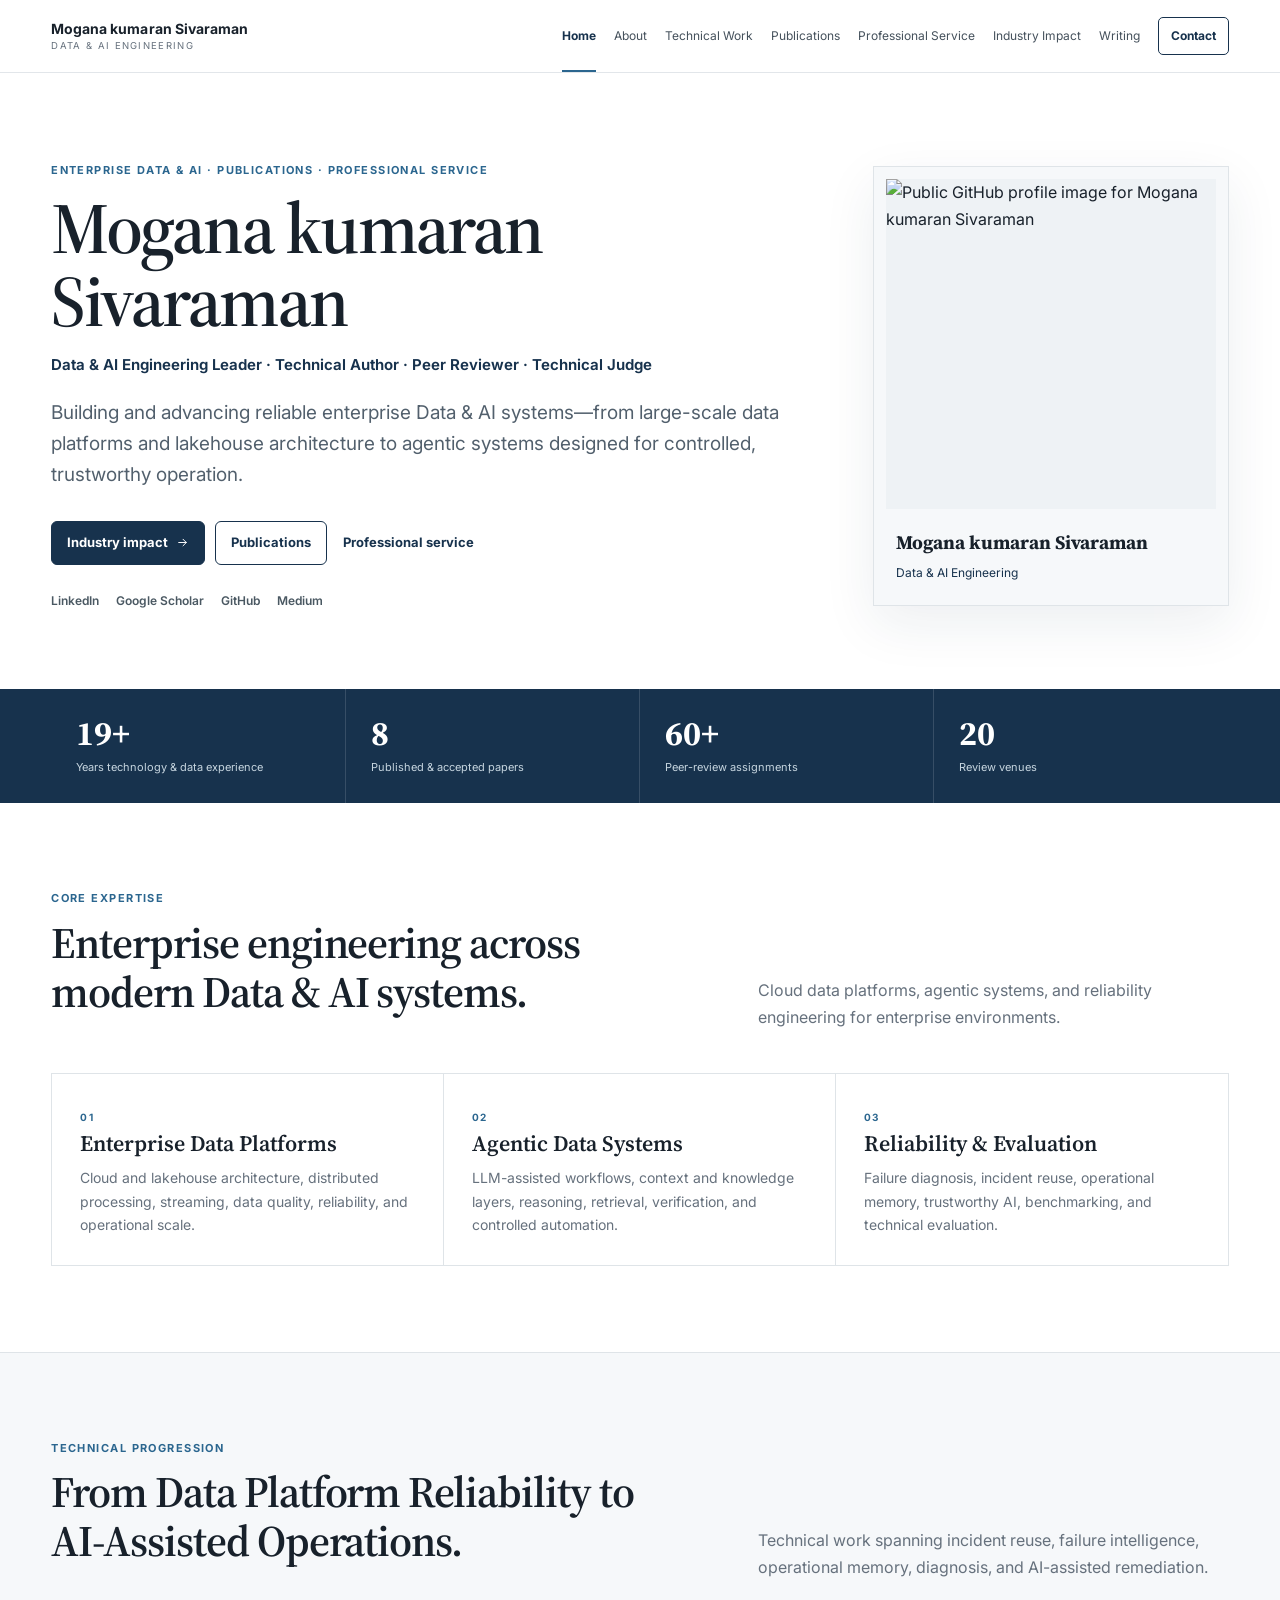
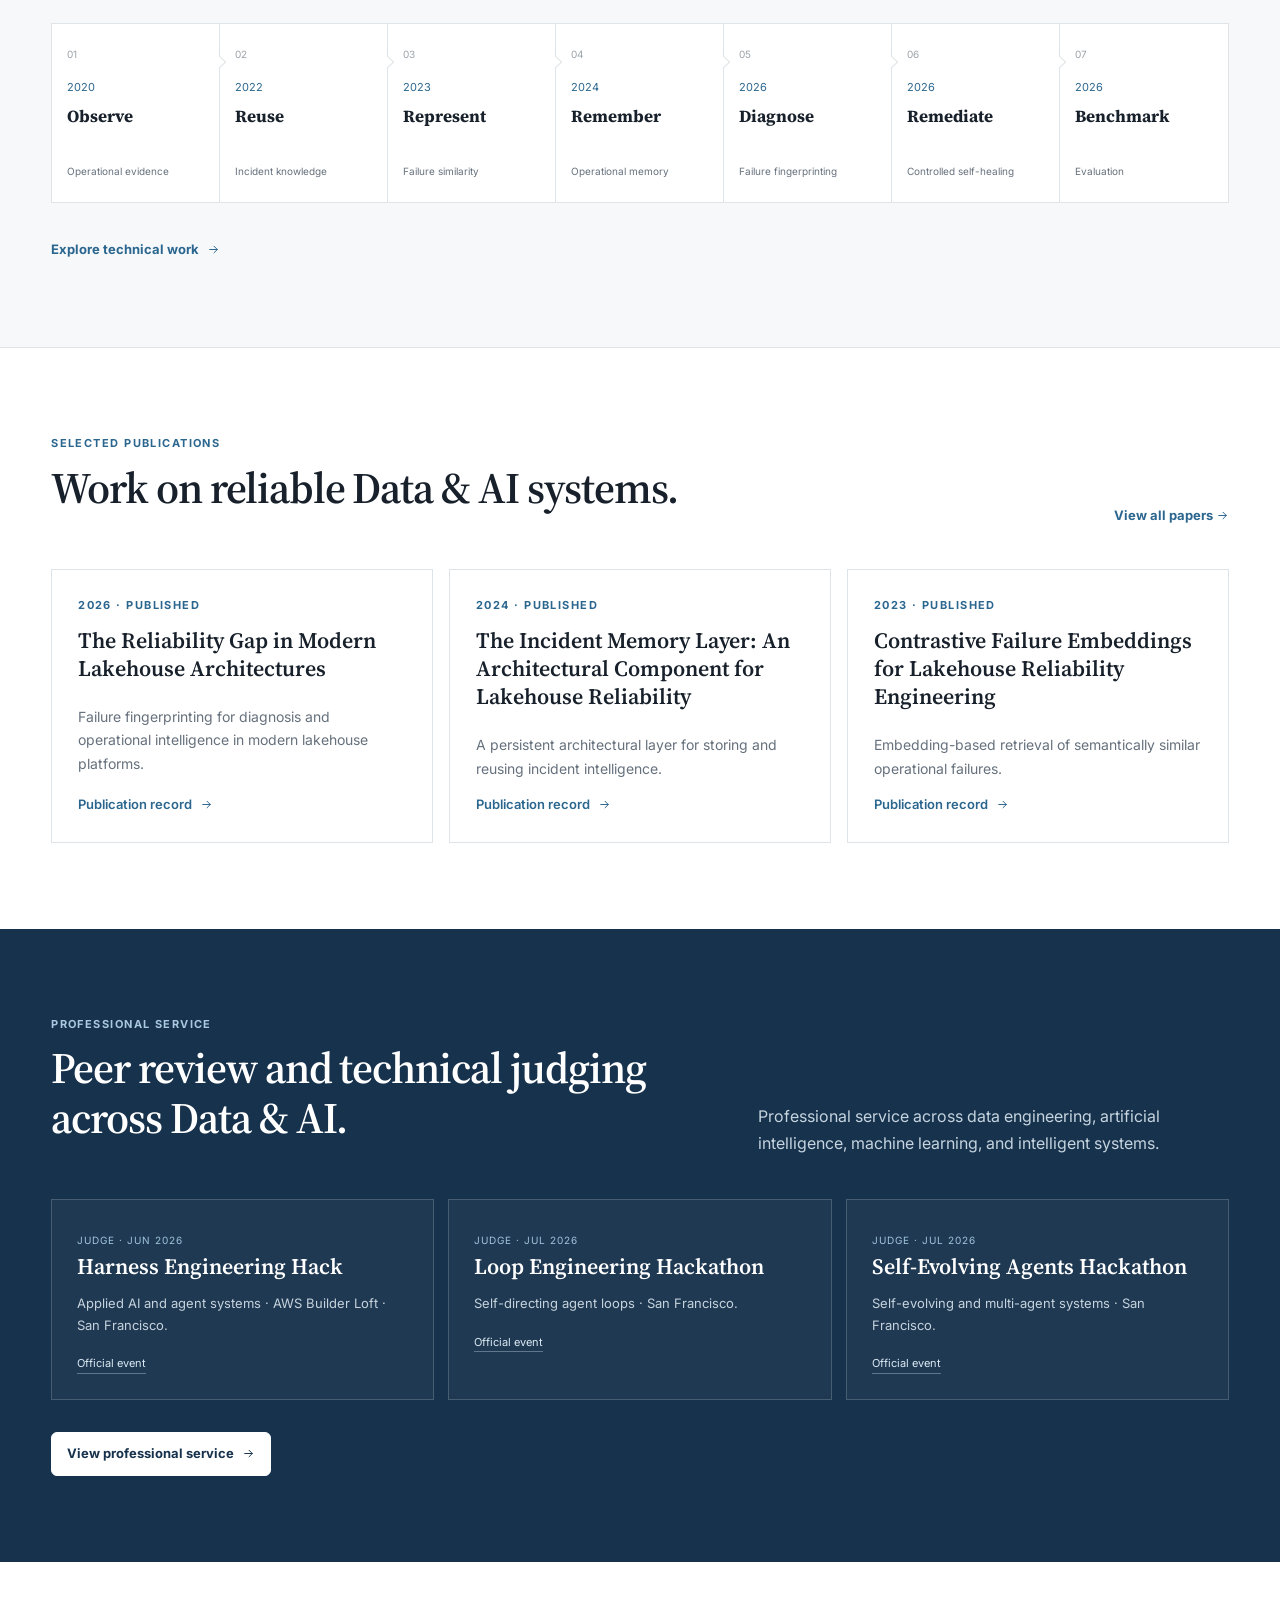
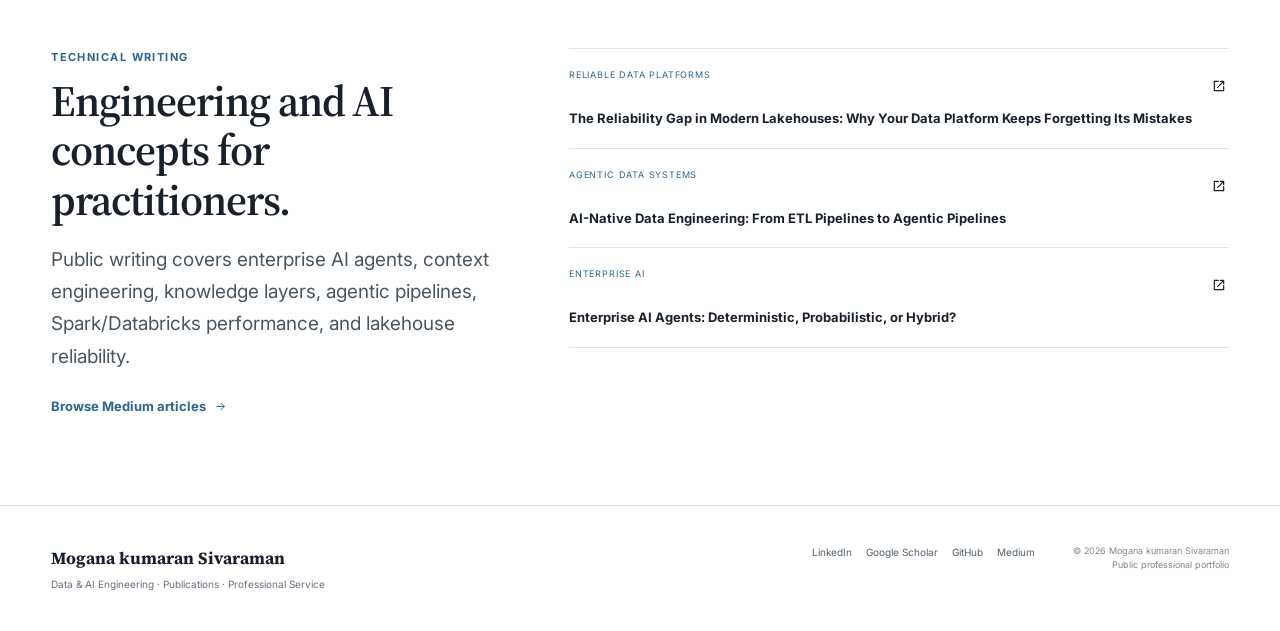
==== commit f982ad41: "Polish homepage narrative and remove profile-oriented language" ====
--- a/index.html
+++ b/index.html
@@ -26,16 +26,16 @@
 <aside class="portrait-panel"><img alt="Public GitHub profile image for Mogana kumaran Sivaraman" class="profile-photo" src="https://avatars.githubusercontent.com/u/12140882?v=4"/><div class="portrait-caption"><strong>Mogana kumaran Sivaraman</strong><span>Data &amp; AI Engineering</span></div></aside>
 </div></section>
 <section class="credibility-strip"><div class="shell metrics"><div><strong>19+</strong><span>Years technology &amp; data experience</span></div><div><strong>8</strong><span>Published &amp; accepted papers</span></div><div><strong>60+</strong><span>Peer-review assignments</span></div><div><strong>20</strong><span>Review venues</span></div></div></section>
-<section class="section"><div class="shell"><div class="section-intro"><div><div class="kicker">Core expertise</div><h2>Enterprise engineering with a clear technical focus.</h2></div><p>Industry delivery, technical publications, evaluation work, and public writing all reinforce the same Data &amp; AI profile.</p></div>
+<section class="section"><div class="shell"><div class="section-intro"><div><div class="kicker">Core expertise</div><h2>Enterprise engineering across modern Data &amp; AI systems.</h2></div><p>Cloud data platforms, agentic systems, and reliability engineering for enterprise environments.</p></div>
 <div class="focus-grid"><article><span>01</span><h3>Enterprise Data Platforms</h3><p>Cloud and lakehouse architecture, distributed processing, streaming, data quality, reliability, and operational scale.</p></article><article><span>02</span><h3>Agentic Data Systems</h3><p>LLM-assisted workflows, context and knowledge layers, reasoning, retrieval, verification, and controlled automation.</p></article><article><span>03</span><h3>Reliability &amp; Evaluation</h3><p>Failure diagnosis, incident reuse, operational memory, trustworthy AI, benchmarking, and technical evaluation.</p></article></div></div></section>
-<section class="section soft"><div class="shell"><div class="section-intro"><div><div class="kicker">Technical progression</div><h2>From operational observability to reliable AI-assisted remediation.</h2></div><p>A sustained body of technical work connects historical incident reuse, failure representation, operational memory, diagnosis, self-healing, and evaluation.</p></div>
+<section class="section soft"><div class="shell"><div class="section-intro"><div><div class="kicker">Technical progression</div><h2>From Data Platform Reliability to AI-Assisted Operations.</h2></div><p>Technical work spanning incident reuse, failure intelligence, operational memory, diagnosis, and AI-assisted remediation.</p></div>
 <ol class="research-ribbon"><li><span class="arc-step">01</span><span class="arc-year">2020</span><strong>Observe</strong><small>Operational evidence</small></li><li><span class="arc-step">02</span><span class="arc-year">2022</span><strong>Reuse</strong><small>Incident knowledge</small></li><li><span class="arc-step">03</span><span class="arc-year">2023</span><strong>Represent</strong><small>Failure similarity</small></li><li><span class="arc-step">04</span><span class="arc-year">2024</span><strong>Remember</strong><small>Operational memory</small></li><li><span class="arc-step">05</span><span class="arc-year">2026</span><strong>Diagnose</strong><small>Failure fingerprinting</small></li><li><span class="arc-step">06</span><span class="arc-year">2026</span><strong>Remediate</strong><small>Controlled self-healing</small></li><li><span class="arc-step">07</span><span class="arc-year">2026</span><strong>Benchmark</strong><small>Evaluation</small></li></ol><div class="section-cta"><a class="text-link strong" href="research.html">Explore technical work <svg aria-hidden="true" viewBox="0 0 24 24"><path d="M5 12h14M13 6l6 6-6 6"></path></svg></a></div></div></section>
 <section class="section"><div class="shell"><div class="section-intro"><div><div class="kicker">Selected publications</div><h2>Work on reliable Data &amp; AI systems.</h2></div><a class="section-side-link" href="publications.html">View all papers <svg aria-hidden="true" viewBox="0 0 24 24"><path d="M5 12h14M13 6l6 6-6 6"></path></svg></a></div><div class="feature-grid">
 <article class="feature-card"><div class="eyebrow">2026 · Published</div><h3>The Reliability Gap in Modern Lakehouse Architectures</h3><p>Failure fingerprinting for diagnosis and operational intelligence in modern lakehouse platforms.</p><a class="text-link" href="publications.html">Publication record <svg aria-hidden="true" viewBox="0 0 24 24"><path d="M5 12h14M13 6l6 6-6 6"></path></svg></a></article>
 <article class="feature-card"><div class="eyebrow">2024 · Published</div><h3>The Incident Memory Layer: An Architectural Component for Lakehouse Reliability</h3><p>A persistent architectural layer for storing and reusing incident intelligence.</p><a class="text-link" href="publications.html">Publication record <svg aria-hidden="true" viewBox="0 0 24 24"><path d="M5 12h14M13 6l6 6-6 6"></path></svg></a></article>
 <article class="feature-card"><div class="eyebrow">2023 · Published</div><h3>Contrastive Failure Embeddings for Lakehouse Reliability Engineering</h3><p>Embedding-based retrieval of semantically similar operational failures.</p><a class="text-link" href="publications.html">Publication record <svg aria-hidden="true" viewBox="0 0 24 24"><path d="M5 12h14M13 6l6 6-6 6"></path></svg></a></article>
 </div></div></section>
-<section class="section service-highlight"><div class="shell"><div class="section-intro light-intro"><div><div class="kicker light">Professional service</div><h2>Independent technical evaluation across applied AI and scholarly work.</h2></div><p>Peer review and invitation-only judging complement the core engineering profile with evidence of external technical evaluation.</p></div>
+<section class="section service-highlight"><div class="shell"><div class="section-intro light-intro"><div><div class="kicker light">Professional service</div><h2>Peer review and technical judging across Data &amp; AI.</h2></div><p>Professional service across data engineering, artificial intelligence, machine learning, and intelligent systems.</p></div>
 <div class="service-feature-grid"><article><span>Judge · Jun 2026</span><h3>Harness Engineering Hack</h3><p>Applied AI and agent systems · AWS Builder Loft · San Francisco.</p><div class="micro-links"><a href="https://luma.com/harnesshack" rel="noopener" target="_blank">Official event</a></div></article><article><span>Judge · Jul 2026</span><h3>Loop Engineering Hackathon</h3><p>Self-directing agent loops · San Francisco.</p><div class="micro-links"><a href="https://luma.com/loophack" rel="noopener" target="_blank">Official event</a></div></article><article><span>Judge · Jul 2026</span><h3>Self-Evolving Agents Hackathon</h3><p>Self-evolving and multi-agent systems · San Francisco.</p><div class="micro-links"><a href="https://luma.com/swarmhack" rel="noopener" target="_blank">Official event</a></div></article></div>
 <div class="section-cta"><a class="button light-button" href="professional-service.html">View professional service <svg aria-hidden="true" viewBox="0 0 24 24"><path d="M5 12h14M13 6l6 6-6 6"></path></svg></a></div></div></section>
 <section class="section"><div class="shell editorial-split"><div><div class="kicker">Technical writing</div><h2>Engineering and AI concepts for practitioners.</h2><p class="large-copy">Public writing covers enterprise AI agents, context engineering, knowledge layers, agentic pipelines, Spark/Databricks performance, and lakehouse reliability.</p><a class="text-link strong" href="writing.html">Browse Medium articles <svg aria-hidden="true" viewBox="0 0 24 24"><path d="M5 12h14M13 6l6 6-6 6"></path></svg></a></div><div class="editorial-list"><a href="https://medium.com/@moganakumaran/the-reliability-gap-in-modern-lakehouses-why-your-data-platform-keeps-forgetting-its-mistakes-a35ecb9e8709" rel="noopener" target="_blank"><span>Reliable data platforms</span><strong>The Reliability Gap in Modern Lakehouses: Why Your Data Platform Keeps Forgetting Its Mistakes</strong><svg aria-hidden="true" viewBox="0 0 24 24"><path d="M14 5h5v5M19 5l-9 9M19 13v6H5V5h6"></path></svg></a><a href="https://medium.com/@moganakumaran/ai-native-data-engineering-from-etl-pipelines-to-agentic-pipelines-8e1ff016dfde" rel="noopener" target="_blank"><span>Agentic data systems</span><strong>AI-Native Data Engineering: From ETL Pipelines to Agentic Pipelines</strong><svg aria-hidden="true" viewBox="0 0 24 24"><path d="M14 5h5v5M19 5l-9 9M19 13v6H5V5h6"></path></svg></a><a href="https://medium.com/@moganakumaran/enterprise-ai-agents-deterministic-probabilistic-or-hybrid-df8a97029ca1" rel="noopener" target="_blank"><span>Enterprise AI</span><strong>Enterprise AI Agents: Deterministic, Probabilistic, or Hybrid?</strong><svg aria-hidden="true" viewBox="0 0 24 24"><path d="M14 5h5v5M19 5l-9 9M19 13v6H5V5h6"></path></svg></a></div></div></section>
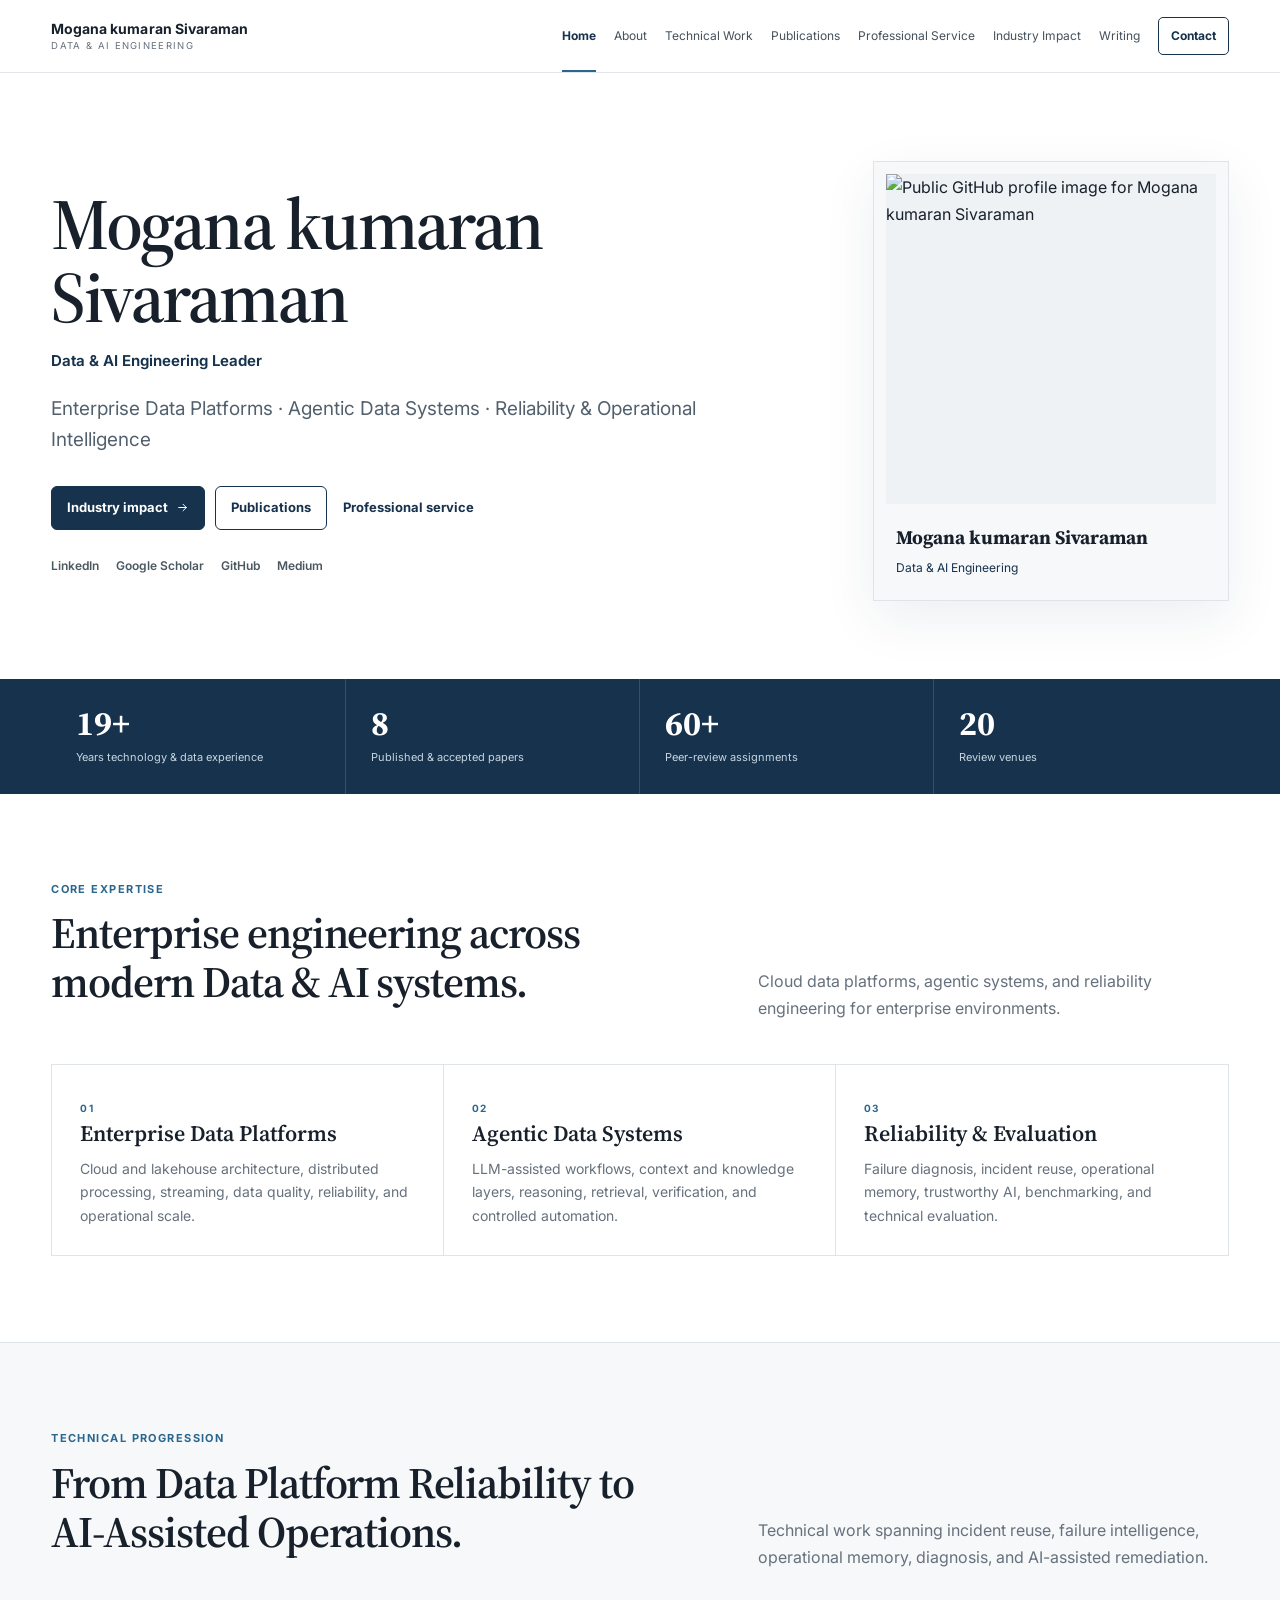
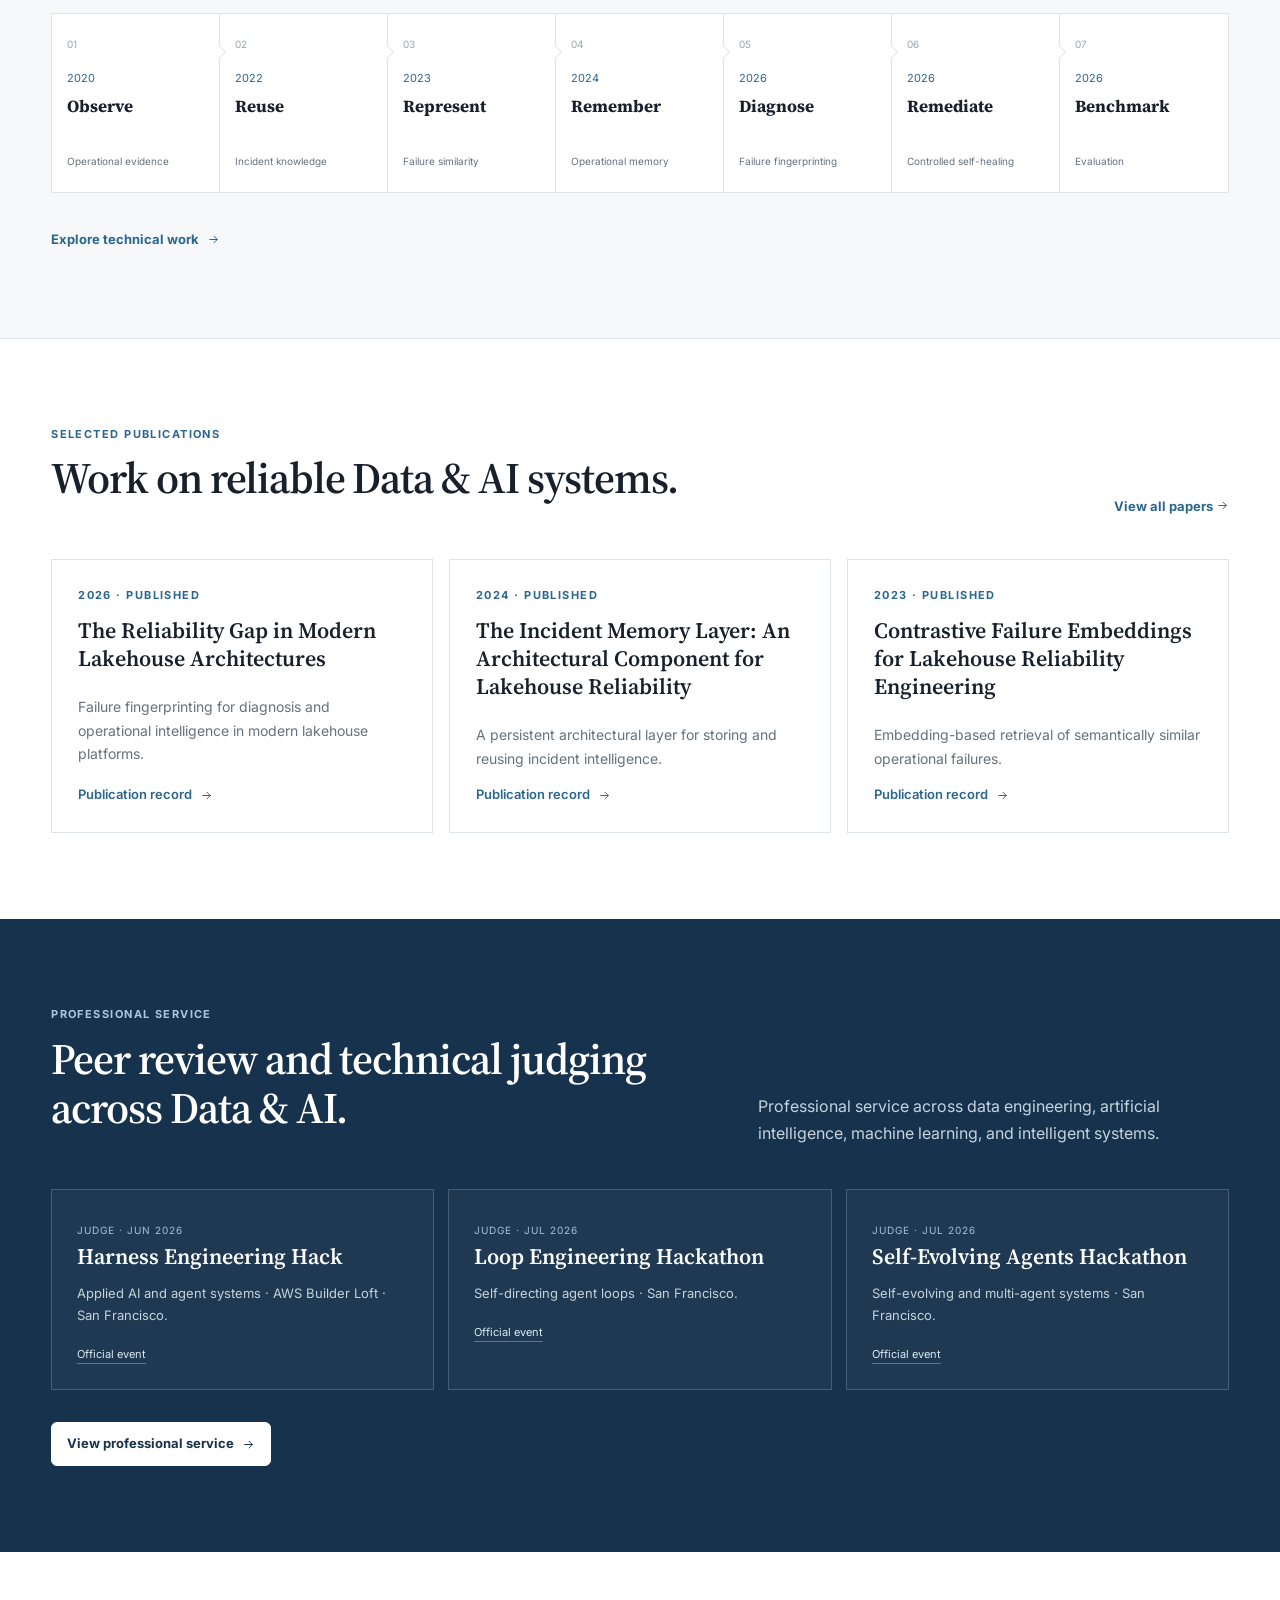
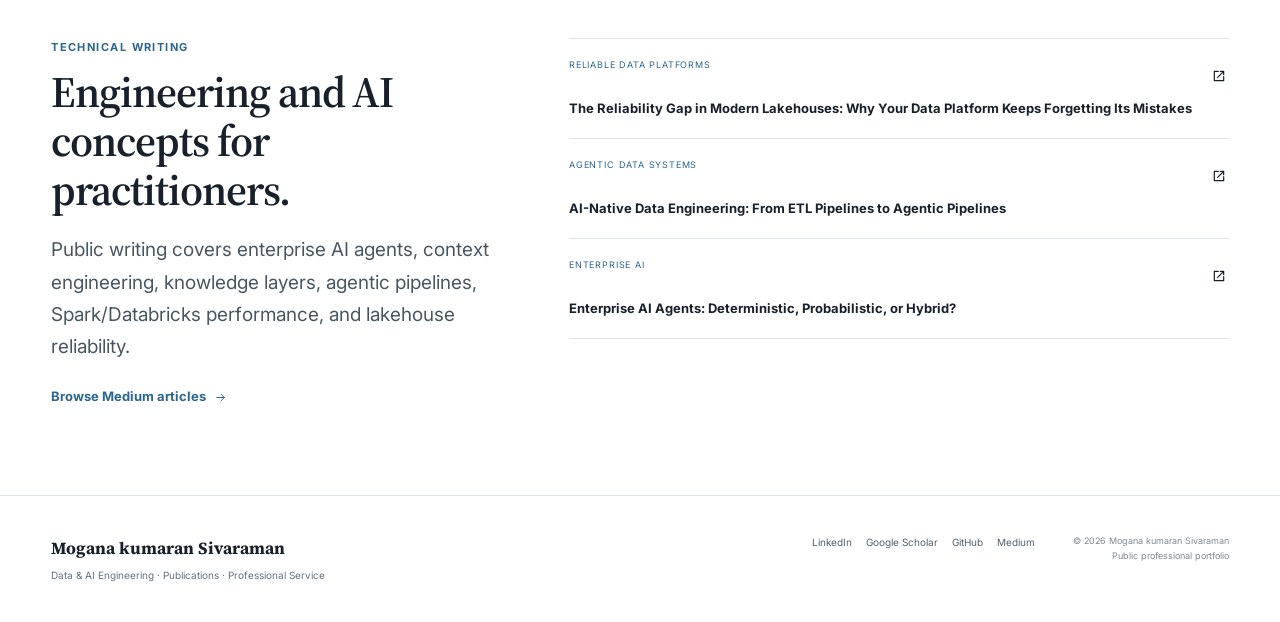
==== commit bfd350ff: "Simplify homepage hero positioning" ====
--- a/index.html
+++ b/index.html
@@ -16,10 +16,9 @@
 <nav aria-label="Primary" class="nav-links" id="site-nav"><a aria-current="page" class="nav-link active" href="index.html">Home</a><a class="nav-link" href="about.html">About</a><a class="nav-link" href="research.html">Technical Work</a><a class="nav-link" href="publications.html">Publications</a><a class="nav-link" href="professional-service.html">Professional Service</a><a class="nav-link" href="industry-impact.html">Industry Impact</a><a class="nav-link" href="writing.html">Writing</a><a class="contact-button" href="contact.html">Contact</a></nav>
 </div></header><main id="main">
 <section class="hero"><div class="shell hero-layout"><div class="hero-copy">
-<div class="kicker">Enterprise Data &amp; AI · Publications · Professional Service</div>
 <h1>Mogana kumaran Sivaraman</h1>
-<p class="hero-role">Data &amp; AI Engineering Leader · Technical Author · Peer Reviewer · Technical Judge</p>
-<p class="lede">Building and advancing reliable enterprise Data &amp; AI systems—from large-scale data platforms and lakehouse architecture to agentic systems designed for controlled, trustworthy operation.</p>
+<p class="hero-role">Data &amp; AI Engineering Leader</p>
+<p class="lede">Enterprise Data Platforms · Agentic Data Systems · Reliability &amp; Operational Intelligence</p>
 <div class="hero-actions"><a class="button primary" href="industry-impact.html">Industry impact <svg aria-hidden="true" viewBox="0 0 24 24"><path d="M5 12h14M13 6l6 6-6 6"></path></svg></a><a class="button secondary" href="publications.html">Publications</a><a class="button text-button" href="professional-service.html">Professional service</a></div>
 <div aria-label="Professional profiles" class="identity-links"><a href="https://www.linkedin.com/in/mogana-kumaran-s-8ab02026/" rel="me noopener" target="_blank">LinkedIn</a><a href="https://scholar.google.com/citations?user=x5o-nY0AAAAJ&amp;hl=en" rel="me noopener" target="_blank">Google Scholar</a><a href="https://github.com/moganakumaran" rel="me noopener" target="_blank">GitHub</a><a href="https://medium.com/@moganakumaran" rel="me noopener" target="_blank">Medium</a></div>
 </div>
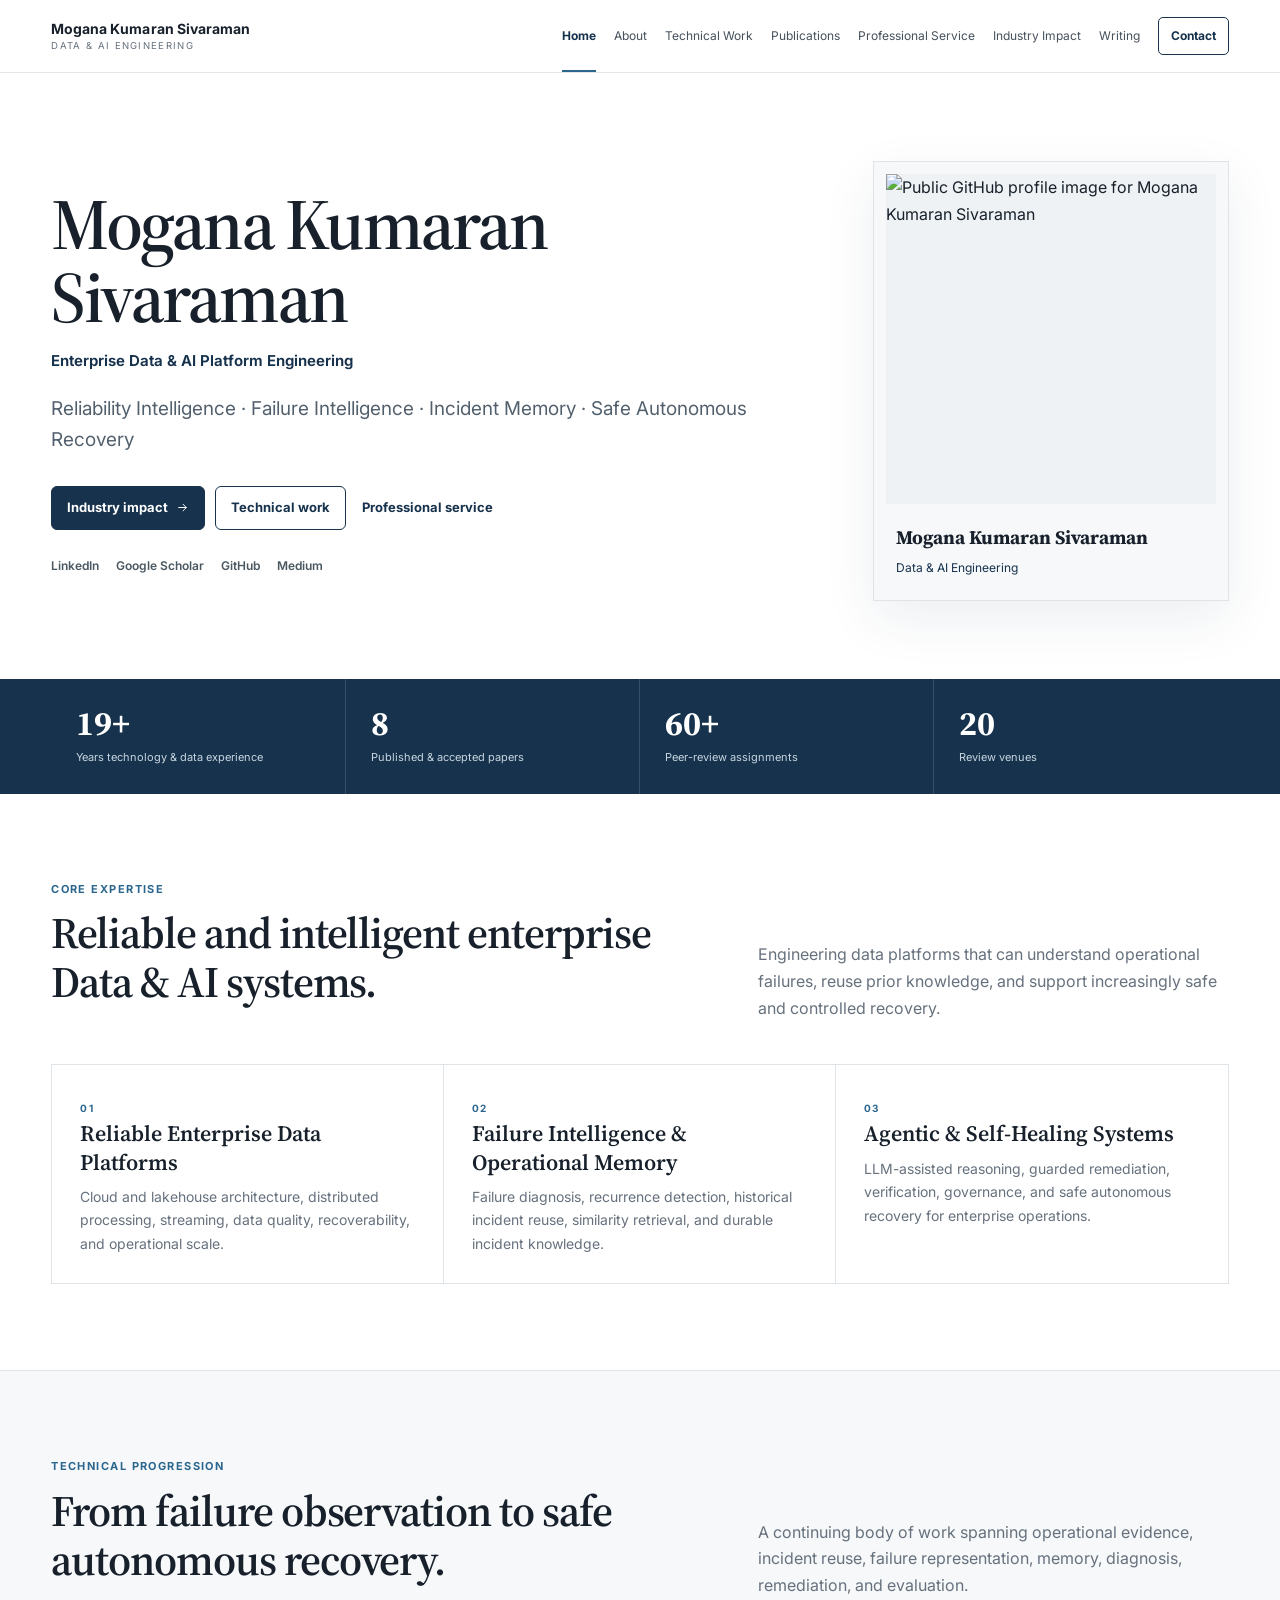
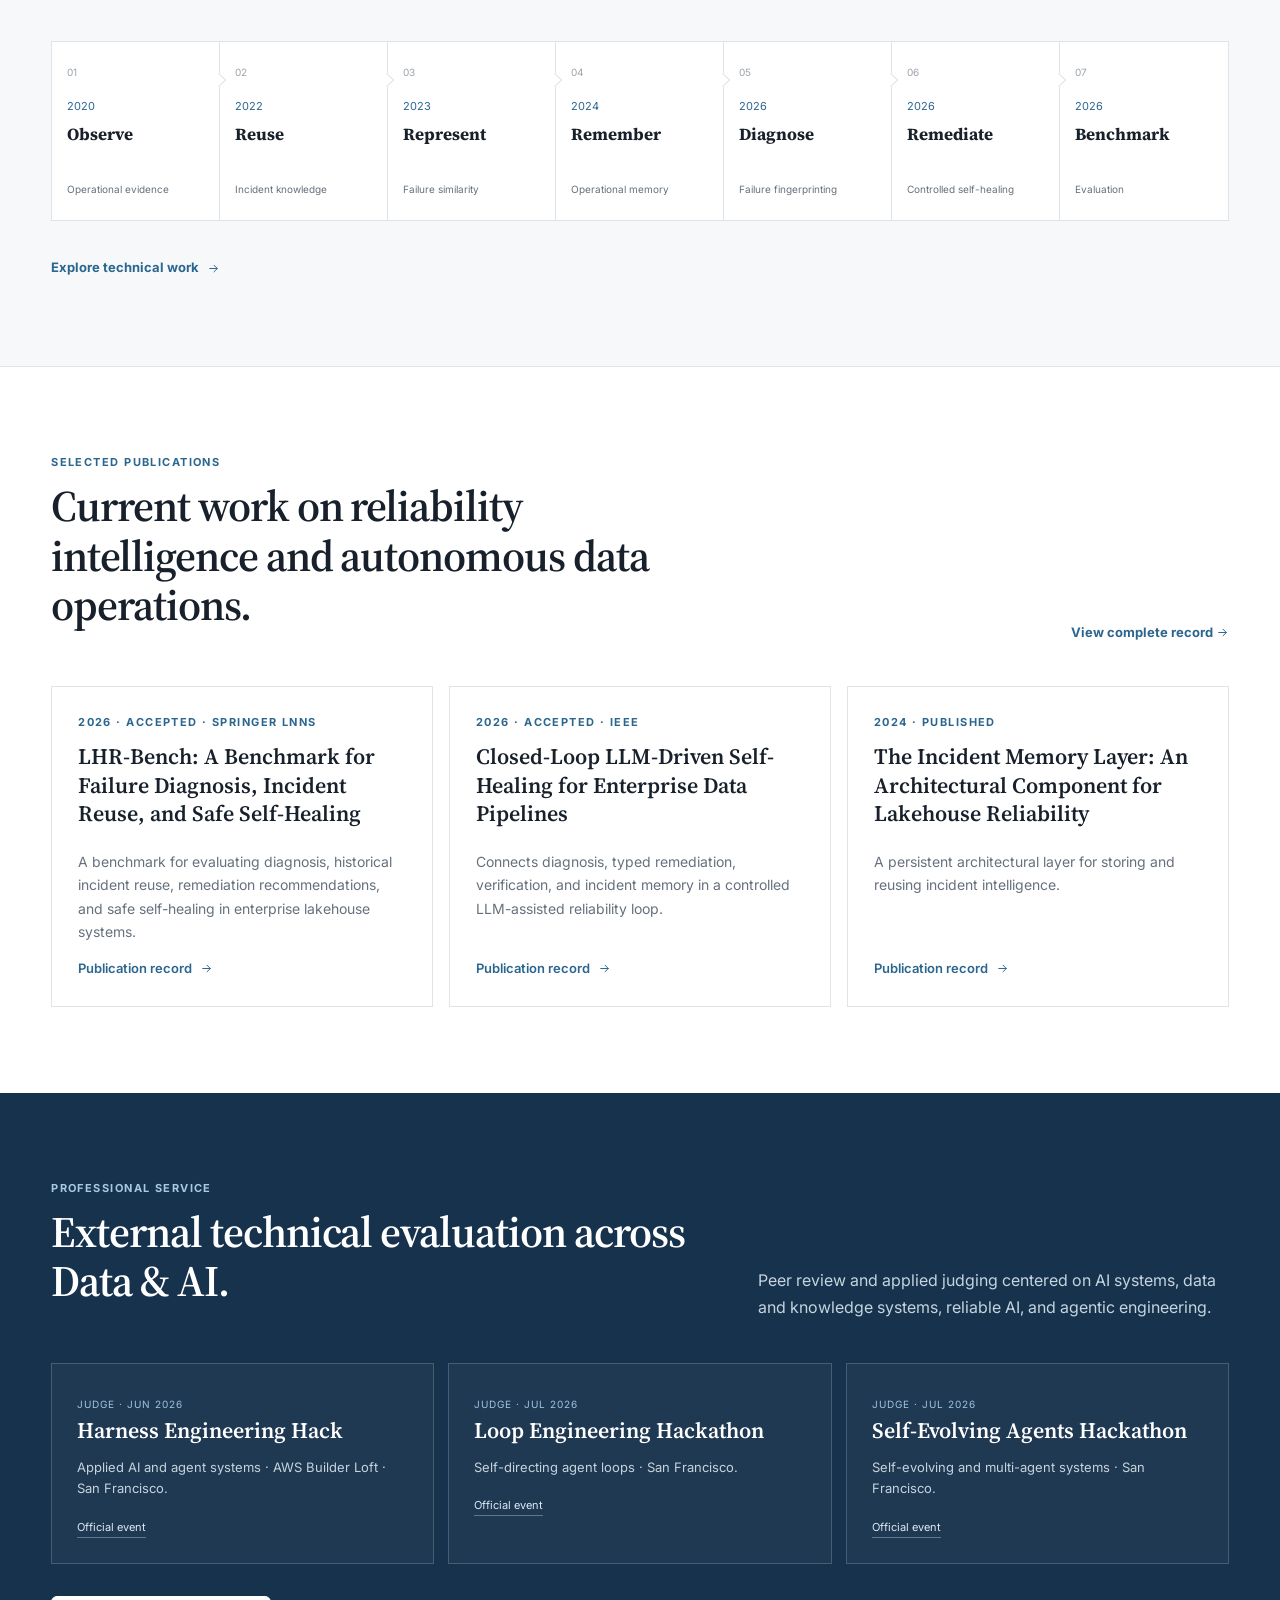
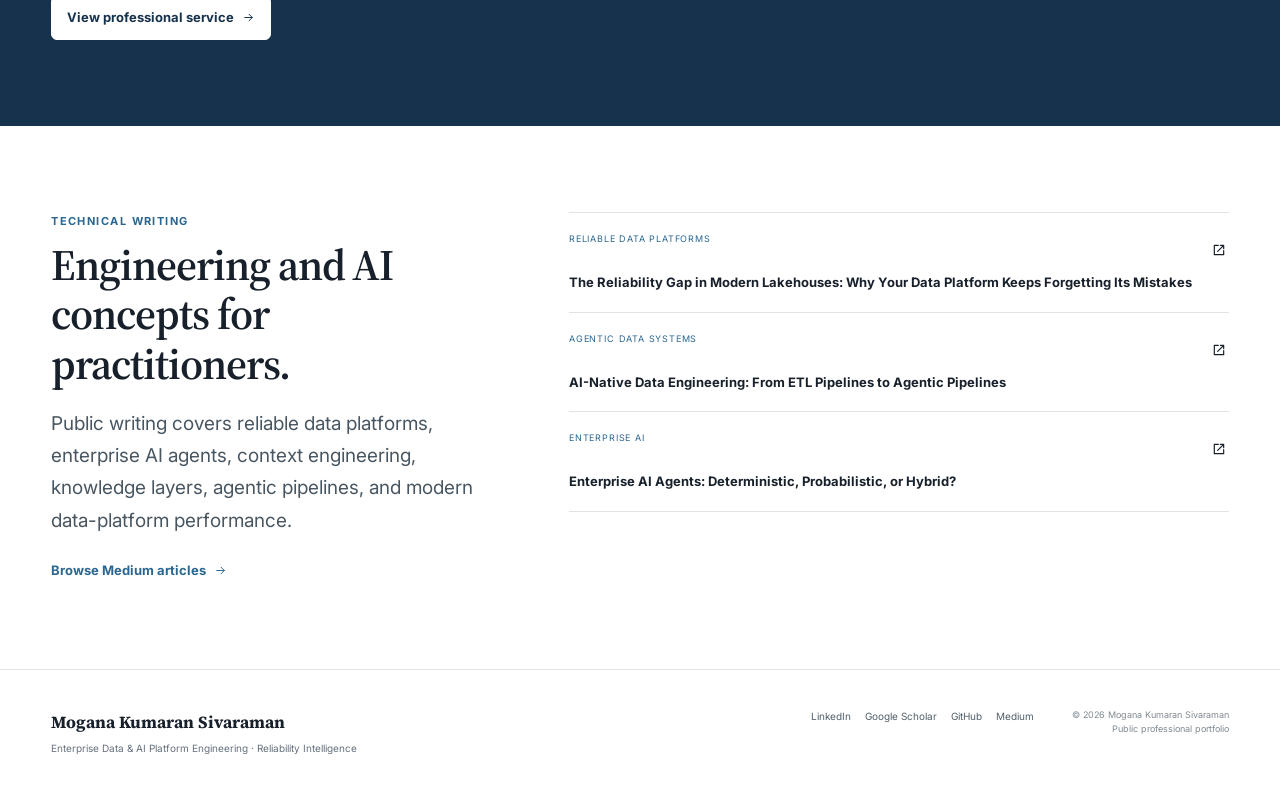
==== commit d5446d8e: "Align homepage with reliability intelligence narrative" ====
--- a/index.html
+++ b/index.html
@@ -1,41 +1,41 @@
 <!DOCTYPE html>
 <html lang="en"><head>
 <meta charset="utf-8"/><meta content="width=device-width,initial-scale=1" name="viewport"/>
-<title>Mogana kumaran Sivaraman | Data &amp; AI Engineering Leader</title>
-<meta content="Mogana kumaran Sivaraman is a Data &amp; AI Engineering leader focused on enterprise data platforms, agentic AI systems, reliability, technical publications, peer review, and applied AI judging." name="description"/>
+<title>Mogana Kumaran Sivaraman | Enterprise Data &amp; AI Platform Engineering</title>
+<meta content="Mogana Kumaran Sivaraman works in enterprise Data &amp; AI platform engineering, with a focus on reliability intelligence, failure understanding, incident memory, agentic systems, and safe autonomous recovery." name="description"/>
 <link href="https://moganakumaran.github.io/portfolio/" rel="canonical"/><link href="favicon.svg" rel="icon" type="image/svg+xml"/><link href="styles.css" rel="stylesheet"/>
 <link href="https://fonts.googleapis.com" rel="preconnect"/><link crossorigin="" href="https://fonts.gstatic.com" rel="preconnect"/>
 <link href="https://fonts.googleapis.com/css2?family=Inter:wght@400;500;600;700&amp;family=Source+Serif+4:opsz,wght@8..60,500;8..60,600&amp;display=swap" rel="stylesheet"/>
-<meta content="Mogana kumaran Sivaraman | Data &amp; AI Engineering Leader" property="og:title"/><meta content="Enterprise Data &amp; AI leadership, publications, peer review, technical judging, and practitioner-focused writing." property="og:description"/><meta content="profile" property="og:type"/><meta content="https://moganakumaran.github.io/portfolio/" property="og:url"/>
-<script type="application/ld+json">{"@context":"https://schema.org","@type":"ProfilePage","@id":"https://moganakumaran.github.io/portfolio/#webpage","url":"https://moganakumaran.github.io/portfolio/","name":"Mogana kumaran Sivaraman | Data & AI Engineering Leader","mainEntity":{"@type":"Person","@id":"https://moganakumaran.github.io/portfolio/#person","name":"Mogana kumaran Sivaraman","url":"https://moganakumaran.github.io/portfolio/","jobTitle":"Data & AI Engineering Leader","image":"https://avatars.githubusercontent.com/u/12140882?v=4","knowsAbout":["Enterprise Data & AI","Data Platform Architecture","Agentic Data Systems","Lakehouse Reliability","Operational Intelligence","Large Language Models","AI Reliability"],"sameAs":["https://www.linkedin.com/in/mogana-kumaran-s-8ab02026/","https://scholar.google.com/citations?user=x5o-nY0AAAAJ&hl=en","https://github.com/moganakumaran","https://medium.com/@moganakumaran"]}}</script>
-<meta content="Mogana kumaran Sivaraman" property="og:site_name"/><meta content="https://avatars.githubusercontent.com/u/12140882?v=4" property="og:image"/><meta content="summary" name="twitter:card"/>
+<meta content="Mogana Kumaran Sivaraman | Enterprise Data &amp; AI Platform Engineering" property="og:title"/><meta content="Reliable and intelligent enterprise data systems: failure intelligence, incident memory, agentic operations, and safe autonomous recovery." property="og:description"/><meta content="profile" property="og:type"/><meta content="https://moganakumaran.github.io/portfolio/" property="og:url"/>
+<script type="application/ld+json">{"@context":"https://schema.org","@type":"ProfilePage","@id":"https://moganakumaran.github.io/portfolio/#webpage","url":"https://moganakumaran.github.io/portfolio/","name":"Mogana Kumaran Sivaraman | Enterprise Data & AI Platform Engineering","mainEntity":{"@type":"Person","@id":"https://moganakumaran.github.io/portfolio/#person","name":"Mogana Kumaran Sivaraman","url":"https://moganakumaran.github.io/portfolio/","jobTitle":"Enterprise Data & AI Platform Engineer","image":"https://avatars.githubusercontent.com/u/12140882?v=4","knowsAbout":["Enterprise Data & AI Platform Engineering","Data Platform Reliability Engineering","Reliability Intelligence","Failure Intelligence","Incident Memory","Agentic Data Systems","Lakehouse Reliability","Safe Autonomous Recovery","Large Language Models"],"sameAs":["https://www.linkedin.com/in/mogana-kumaran-s-8ab02026/","https://scholar.google.com/citations?user=x5o-nY0AAAAJ&hl=en","https://github.com/moganakumaran","https://medium.com/@moganakumaran"]}}</script>
+<meta content="Mogana Kumaran Sivaraman" property="og:site_name"/><meta content="https://avatars.githubusercontent.com/u/12140882?v=4" property="og:image"/><meta content="summary" name="twitter:card"/>
 </head><body><a class="skip-link" href="#main">Skip to content</a>
 <header class="site-header"><div class="shell nav-shell">
-<a aria-label="Mogana kumaran Sivaraman home" class="brand" href="index.html"><span class="brand-text"><strong>Mogana kumaran Sivaraman</strong><small>Data &amp; AI Engineering</small></span></a>
+<a aria-label="Mogana Kumaran Sivaraman home" class="brand" href="index.html"><span class="brand-text"><strong>Mogana Kumaran Sivaraman</strong><small>Data &amp; AI Engineering</small></span></a>
 <button aria-controls="site-nav" aria-expanded="false" aria-label="Toggle navigation" class="menu-btn">Menu</button>
 <nav aria-label="Primary" class="nav-links" id="site-nav"><a aria-current="page" class="nav-link active" href="index.html">Home</a><a class="nav-link" href="about.html">About</a><a class="nav-link" href="research.html">Technical Work</a><a class="nav-link" href="publications.html">Publications</a><a class="nav-link" href="professional-service.html">Professional Service</a><a class="nav-link" href="industry-impact.html">Industry Impact</a><a class="nav-link" href="writing.html">Writing</a><a class="contact-button" href="contact.html">Contact</a></nav>
 </div></header><main id="main">
 <section class="hero"><div class="shell hero-layout"><div class="hero-copy">
-<h1>Mogana kumaran Sivaraman</h1>
-<p class="hero-role">Data &amp; AI Engineering Leader</p>
-<p class="lede">Enterprise Data Platforms · Agentic Data Systems · Reliability &amp; Operational Intelligence</p>
-<div class="hero-actions"><a class="button primary" href="industry-impact.html">Industry impact <svg aria-hidden="true" viewBox="0 0 24 24"><path d="M5 12h14M13 6l6 6-6 6"></path></svg></a><a class="button secondary" href="publications.html">Publications</a><a class="button text-button" href="professional-service.html">Professional service</a></div>
+<h1>Mogana Kumaran Sivaraman</h1>
+<p class="hero-role">Enterprise Data &amp; AI Platform Engineering</p>
+<p class="lede">Reliability Intelligence · Failure Intelligence · Incident Memory · Safe Autonomous Recovery</p>
+<div class="hero-actions"><a class="button primary" href="industry-impact.html">Industry impact <svg aria-hidden="true" viewBox="0 0 24 24"><path d="M5 12h14M13 6l6 6-6 6"></path></svg></a><a class="button secondary" href="research.html">Technical work</a><a class="button text-button" href="professional-service.html">Professional service</a></div>
 <div aria-label="Professional profiles" class="identity-links"><a href="https://www.linkedin.com/in/mogana-kumaran-s-8ab02026/" rel="me noopener" target="_blank">LinkedIn</a><a href="https://scholar.google.com/citations?user=x5o-nY0AAAAJ&amp;hl=en" rel="me noopener" target="_blank">Google Scholar</a><a href="https://github.com/moganakumaran" rel="me noopener" target="_blank">GitHub</a><a href="https://medium.com/@moganakumaran" rel="me noopener" target="_blank">Medium</a></div>
 </div>
-<aside class="portrait-panel"><img alt="Public GitHub profile image for Mogana kumaran Sivaraman" class="profile-photo" src="https://avatars.githubusercontent.com/u/12140882?v=4"/><div class="portrait-caption"><strong>Mogana kumaran Sivaraman</strong><span>Data &amp; AI Engineering</span></div></aside>
+<aside class="portrait-panel"><img alt="Public GitHub profile image for Mogana Kumaran Sivaraman" class="profile-photo" src="https://avatars.githubusercontent.com/u/12140882?v=4"/><div class="portrait-caption"><strong>Mogana Kumaran Sivaraman</strong><span>Data &amp; AI Engineering</span></div></aside>
 </div></section>
 <section class="credibility-strip"><div class="shell metrics"><div><strong>19+</strong><span>Years technology &amp; data experience</span></div><div><strong>8</strong><span>Published &amp; accepted papers</span></div><div><strong>60+</strong><span>Peer-review assignments</span></div><div><strong>20</strong><span>Review venues</span></div></div></section>
-<section class="section"><div class="shell"><div class="section-intro"><div><div class="kicker">Core expertise</div><h2>Enterprise engineering across modern Data &amp; AI systems.</h2></div><p>Cloud data platforms, agentic systems, and reliability engineering for enterprise environments.</p></div>
-<div class="focus-grid"><article><span>01</span><h3>Enterprise Data Platforms</h3><p>Cloud and lakehouse architecture, distributed processing, streaming, data quality, reliability, and operational scale.</p></article><article><span>02</span><h3>Agentic Data Systems</h3><p>LLM-assisted workflows, context and knowledge layers, reasoning, retrieval, verification, and controlled automation.</p></article><article><span>03</span><h3>Reliability &amp; Evaluation</h3><p>Failure diagnosis, incident reuse, operational memory, trustworthy AI, benchmarking, and technical evaluation.</p></article></div></div></section>
-<section class="section soft"><div class="shell"><div class="section-intro"><div><div class="kicker">Technical progression</div><h2>From Data Platform Reliability to AI-Assisted Operations.</h2></div><p>Technical work spanning incident reuse, failure intelligence, operational memory, diagnosis, and AI-assisted remediation.</p></div>
+<section class="section"><div class="shell"><div class="section-intro"><div><div class="kicker">Core expertise</div><h2>Reliable and intelligent enterprise Data &amp; AI systems.</h2></div><p>Engineering data platforms that can understand operational failures, reuse prior knowledge, and support increasingly safe and controlled recovery.</p></div>
+<div class="focus-grid"><article><span>01</span><h3>Reliable Enterprise Data Platforms</h3><p>Cloud and lakehouse architecture, distributed processing, streaming, data quality, recoverability, and operational scale.</p></article><article><span>02</span><h3>Failure Intelligence &amp; Operational Memory</h3><p>Failure diagnosis, recurrence detection, historical incident reuse, similarity retrieval, and durable incident knowledge.</p></article><article><span>03</span><h3>Agentic &amp; Self-Healing Systems</h3><p>LLM-assisted reasoning, guarded remediation, verification, governance, and safe autonomous recovery for enterprise operations.</p></article></div></div></section>
+<section class="section soft"><div class="shell"><div class="section-intro"><div><div class="kicker">Technical progression</div><h2>From failure observation to safe autonomous recovery.</h2></div><p>A continuing body of work spanning operational evidence, incident reuse, failure representation, memory, diagnosis, remediation, and evaluation.</p></div>
 <ol class="research-ribbon"><li><span class="arc-step">01</span><span class="arc-year">2020</span><strong>Observe</strong><small>Operational evidence</small></li><li><span class="arc-step">02</span><span class="arc-year">2022</span><strong>Reuse</strong><small>Incident knowledge</small></li><li><span class="arc-step">03</span><span class="arc-year">2023</span><strong>Represent</strong><small>Failure similarity</small></li><li><span class="arc-step">04</span><span class="arc-year">2024</span><strong>Remember</strong><small>Operational memory</small></li><li><span class="arc-step">05</span><span class="arc-year">2026</span><strong>Diagnose</strong><small>Failure fingerprinting</small></li><li><span class="arc-step">06</span><span class="arc-year">2026</span><strong>Remediate</strong><small>Controlled self-healing</small></li><li><span class="arc-step">07</span><span class="arc-year">2026</span><strong>Benchmark</strong><small>Evaluation</small></li></ol><div class="section-cta"><a class="text-link strong" href="research.html">Explore technical work <svg aria-hidden="true" viewBox="0 0 24 24"><path d="M5 12h14M13 6l6 6-6 6"></path></svg></a></div></div></section>
-<section class="section"><div class="shell"><div class="section-intro"><div><div class="kicker">Selected publications</div><h2>Work on reliable Data &amp; AI systems.</h2></div><a class="section-side-link" href="publications.html">View all papers <svg aria-hidden="true" viewBox="0 0 24 24"><path d="M5 12h14M13 6l6 6-6 6"></path></svg></a></div><div class="feature-grid">
-<article class="feature-card"><div class="eyebrow">2026 · Published</div><h3>The Reliability Gap in Modern Lakehouse Architectures</h3><p>Failure fingerprinting for diagnosis and operational intelligence in modern lakehouse platforms.</p><a class="text-link" href="publications.html">Publication record <svg aria-hidden="true" viewBox="0 0 24 24"><path d="M5 12h14M13 6l6 6-6 6"></path></svg></a></article>
+<section class="section"><div class="shell"><div class="section-intro"><div><div class="kicker">Selected publications</div><h2>Current work on reliability intelligence and autonomous data operations.</h2></div><a class="section-side-link" href="publications.html">View complete record <svg aria-hidden="true" viewBox="0 0 24 24"><path d="M5 12h14M13 6l6 6-6 6"></path></svg></a></div><div class="feature-grid">
+<article class="feature-card"><div class="eyebrow">2026 · Accepted · Springer LNNS</div><h3>LHR-Bench: A Benchmark for Failure Diagnosis, Incident Reuse, and Safe Self-Healing</h3><p>A benchmark for evaluating diagnosis, historical incident reuse, remediation recommendations, and safe self-healing in enterprise lakehouse systems.</p><a class="text-link" href="publications.html">Publication record <svg aria-hidden="true" viewBox="0 0 24 24"><path d="M5 12h14M13 6l6 6-6 6"></path></svg></a></article>
+<article class="feature-card"><div class="eyebrow">2026 · Accepted · IEEE</div><h3>Closed-Loop LLM-Driven Self-Healing for Enterprise Data Pipelines</h3><p>Connects diagnosis, typed remediation, verification, and incident memory in a controlled LLM-assisted reliability loop.</p><a class="text-link" href="publications.html">Publication record <svg aria-hidden="true" viewBox="0 0 24 24"><path d="M5 12h14M13 6l6 6-6 6"></path></svg></a></article>
 <article class="feature-card"><div class="eyebrow">2024 · Published</div><h3>The Incident Memory Layer: An Architectural Component for Lakehouse Reliability</h3><p>A persistent architectural layer for storing and reusing incident intelligence.</p><a class="text-link" href="publications.html">Publication record <svg aria-hidden="true" viewBox="0 0 24 24"><path d="M5 12h14M13 6l6 6-6 6"></path></svg></a></article>
-<article class="feature-card"><div class="eyebrow">2023 · Published</div><h3>Contrastive Failure Embeddings for Lakehouse Reliability Engineering</h3><p>Embedding-based retrieval of semantically similar operational failures.</p><a class="text-link" href="publications.html">Publication record <svg aria-hidden="true" viewBox="0 0 24 24"><path d="M5 12h14M13 6l6 6-6 6"></path></svg></a></article>
 </div></div></section>
-<section class="section service-highlight"><div class="shell"><div class="section-intro light-intro"><div><div class="kicker light">Professional service</div><h2>Peer review and technical judging across Data &amp; AI.</h2></div><p>Professional service across data engineering, artificial intelligence, machine learning, and intelligent systems.</p></div>
+<section class="section service-highlight"><div class="shell"><div class="section-intro light-intro"><div><div class="kicker light">Professional service</div><h2>External technical evaluation across Data &amp; AI.</h2></div><p>Peer review and applied judging centered on AI systems, data and knowledge systems, reliable AI, and agentic engineering.</p></div>
 <div class="service-feature-grid"><article><span>Judge · Jun 2026</span><h3>Harness Engineering Hack</h3><p>Applied AI and agent systems · AWS Builder Loft · San Francisco.</p><div class="micro-links"><a href="https://luma.com/harnesshack" rel="noopener" target="_blank">Official event</a></div></article><article><span>Judge · Jul 2026</span><h3>Loop Engineering Hackathon</h3><p>Self-directing agent loops · San Francisco.</p><div class="micro-links"><a href="https://luma.com/loophack" rel="noopener" target="_blank">Official event</a></div></article><article><span>Judge · Jul 2026</span><h3>Self-Evolving Agents Hackathon</h3><p>Self-evolving and multi-agent systems · San Francisco.</p><div class="micro-links"><a href="https://luma.com/swarmhack" rel="noopener" target="_blank">Official event</a></div></article></div>
 <div class="section-cta"><a class="button light-button" href="professional-service.html">View professional service <svg aria-hidden="true" viewBox="0 0 24 24"><path d="M5 12h14M13 6l6 6-6 6"></path></svg></a></div></div></section>
-<section class="section"><div class="shell editorial-split"><div><div class="kicker">Technical writing</div><h2>Engineering and AI concepts for practitioners.</h2><p class="large-copy">Public writing covers enterprise AI agents, context engineering, knowledge layers, agentic pipelines, Spark/Databricks performance, and lakehouse reliability.</p><a class="text-link strong" href="writing.html">Browse Medium articles <svg aria-hidden="true" viewBox="0 0 24 24"><path d="M5 12h14M13 6l6 6-6 6"></path></svg></a></div><div class="editorial-list"><a href="https://medium.com/@moganakumaran/the-reliability-gap-in-modern-lakehouses-why-your-data-platform-keeps-forgetting-its-mistakes-a35ecb9e8709" rel="noopener" target="_blank"><span>Reliable data platforms</span><strong>The Reliability Gap in Modern Lakehouses: Why Your Data Platform Keeps Forgetting Its Mistakes</strong><svg aria-hidden="true" viewBox="0 0 24 24"><path d="M14 5h5v5M19 5l-9 9M19 13v6H5V5h6"></path></svg></a><a href="https://medium.com/@moganakumaran/ai-native-data-engineering-from-etl-pipelines-to-agentic-pipelines-8e1ff016dfde" rel="noopener" target="_blank"><span>Agentic data systems</span><strong>AI-Native Data Engineering: From ETL Pipelines to Agentic Pipelines</strong><svg aria-hidden="true" viewBox="0 0 24 24"><path d="M14 5h5v5M19 5l-9 9M19 13v6H5V5h6"></path></svg></a><a href="https://medium.com/@moganakumaran/enterprise-ai-agents-deterministic-probabilistic-or-hybrid-df8a97029ca1" rel="noopener" target="_blank"><span>Enterprise AI</span><strong>Enterprise AI Agents: Deterministic, Probabilistic, or Hybrid?</strong><svg aria-hidden="true" viewBox="0 0 24 24"><path d="M14 5h5v5M19 5l-9 9M19 13v6H5V5h6"></path></svg></a></div></div></section>
-</main><footer class="site-footer"><div class="shell footer-grid"><div><strong>Mogana kumaran Sivaraman</strong><p>Data &amp; AI Engineering · Publications · Professional Service</p></div><nav aria-label="External profiles" class="footer-links"><a href="https://www.linkedin.com/in/mogana-kumaran-s-8ab02026/" rel="me noopener" target="_blank">LinkedIn</a><a href="https://scholar.google.com/citations?user=x5o-nY0AAAAJ&amp;hl=en" rel="me noopener" target="_blank">Google Scholar</a><a href="https://github.com/moganakumaran" rel="me noopener" target="_blank">GitHub</a><a href="https://medium.com/@moganakumaran" rel="me noopener" target="_blank">Medium</a></nav><div class="footer-meta">© <span data-year=""></span> Mogana kumaran Sivaraman<br/><span>Public professional portfolio</span></div></div></footer><script src="script.js"></script></body></html>+<section class="section"><div class="shell editorial-split"><div><div class="kicker">Technical writing</div><h2>Engineering and AI concepts for practitioners.</h2><p class="large-copy">Public writing covers reliable data platforms, enterprise AI agents, context engineering, knowledge layers, agentic pipelines, and modern data-platform performance.</p><a class="text-link strong" href="writing.html">Browse Medium articles <svg aria-hidden="true" viewBox="0 0 24 24"><path d="M5 12h14M13 6l6 6-6 6"></path></svg></a></div><div class="editorial-list"><a href="https://medium.com/@moganakumaran/the-reliability-gap-in-modern-lakehouses-why-your-data-platform-keeps-forgetting-its-mistakes-a35ecb9e8709" rel="noopener" target="_blank"><span>Reliable data platforms</span><strong>The Reliability Gap in Modern Lakehouses: Why Your Data Platform Keeps Forgetting Its Mistakes</strong><svg aria-hidden="true" viewBox="0 0 24 24"><path d="M14 5h5v5M19 5l-9 9M19 13v6H5V5h6"></path></svg></a><a href="https://medium.com/@moganakumaran/ai-native-data-engineering-from-etl-pipelines-to-agentic-pipelines-8e1ff016dfde" rel="noopener" target="_blank"><span>Agentic data systems</span><strong>AI-Native Data Engineering: From ETL Pipelines to Agentic Pipelines</strong><svg aria-hidden="true" viewBox="0 0 24 24"><path d="M14 5h5v5M19 5l-9 9M19 13v6H5V5h6"></path></svg></a><a href="https://medium.com/@moganakumaran/enterprise-ai-agents-deterministic-probabilistic-or-hybrid-df8a97029ca1" rel="noopener" target="_blank"><span>Enterprise AI</span><strong>Enterprise AI Agents: Deterministic, Probabilistic, or Hybrid?</strong><svg aria-hidden="true" viewBox="0 0 24 24"><path d="M14 5h5v5M19 5l-9 9M19 13v6H5V5h6"></path></svg></a></div></div></section>
+</main><footer class="site-footer"><div class="shell footer-grid"><div><strong>Mogana Kumaran Sivaraman</strong><p>Enterprise Data &amp; AI Platform Engineering · Reliability Intelligence</p></div><nav aria-label="External profiles" class="footer-links"><a href="https://www.linkedin.com/in/mogana-kumaran-s-8ab02026/" rel="me noopener" target="_blank">LinkedIn</a><a href="https://scholar.google.com/citations?user=x5o-nY0AAAAJ&amp;hl=en" rel="me noopener" target="_blank">Google Scholar</a><a href="https://github.com/moganakumaran" rel="me noopener" target="_blank">GitHub</a><a href="https://medium.com/@moganakumaran" rel="me noopener" target="_blank">Medium</a></nav><div class="footer-meta">© <span data-year=""></span> Mogana Kumaran Sivaraman<br/><span>Public professional portfolio</span></div></div></footer><script src="script.js"></script></body></html>
